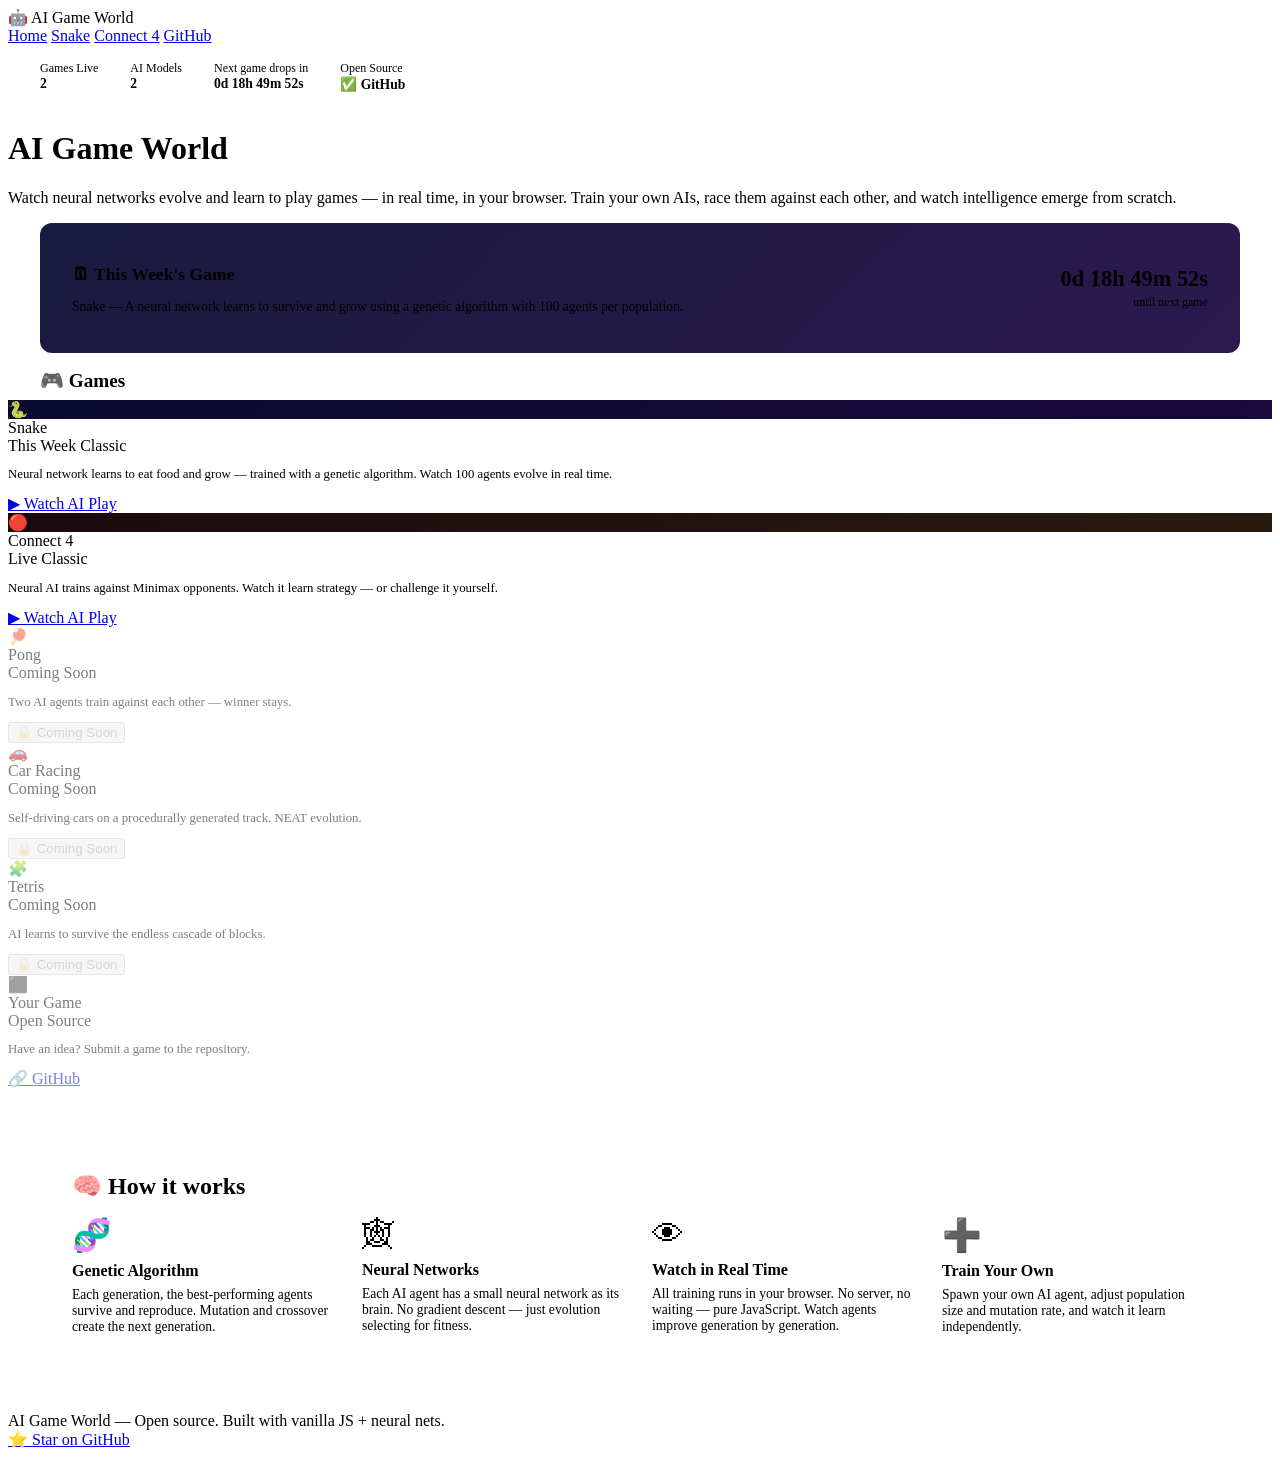
==== index.html @ d724009b "Add index.html" ====
<!DOCTYPE html>
<html lang="en">
<head>
  <meta charset="UTF-8" />
  <meta name="viewport" content="width=device-width, initial-scale=1.0" />
  <title>AI Game World — Watch AI Learn to Play</title>
  <link rel="stylesheet" href="css/style.css" />
  <style>
    .week-banner {
      background: linear-gradient(135deg, #1a1a3e, #2a1a4e);
      border: 1px solid var(--accent);
      border-radius: 12px;
      padding: 1.5rem 2rem;
      max-width: 1200px;
      margin: 0 auto 1rem;
      margin-left: 2rem;
      margin-right: 2rem;
      display: flex;
      align-items: center;
      justify-content: space-between;
      gap: 1rem;
    }
    .week-banner h3 { font-size: 1.1rem; color: var(--accent); margin-bottom: 0.3rem; }
    .week-banner p { font-size: 0.85rem; color: var(--text-dim); }

    .coming-soon {
      opacity: 0.5;
      pointer-events: none;
    }

    .game-card-thumb.snake-thumb { background: linear-gradient(135deg, #0a0a2e, #1a0a3e); }
    .game-card-thumb.c4-thumb { background: linear-gradient(135deg, #1a0a0e, #2a1a0e); }
    .game-card-thumb.soon-thumb { background: var(--bg2); }

    .section-title {
      font-size: 1.2rem;
      font-weight: 700;
      color: var(--text-dim);
      padding: 0 2rem;
      max-width: 1200px;
      margin: 0 auto 0.5rem;
    }

    .countdown {
      font-family: var(--font-mono);
      font-size: 1.4rem;
      font-weight: 700;
      color: var(--accent3);
    }
    .countdown-label { font-size: 0.75rem; color: var(--text-dim); margin-top: 0.2rem; }

    .stat-bar {
      display: flex; gap: 2rem;
      padding: 1rem 2rem;
      background: var(--bg2);
      border-bottom: 1px solid var(--border);
      font-size: 0.85rem;
    }
    .stat-item { display: flex; flex-direction: column; }
    .stat-item span:first-child { color: var(--text-dim); font-size: 0.75rem; }
    .stat-item span:last-child { font-weight: 700; color: var(--accent3); }
  </style>
</head>
<body>

<nav>
  <span class="nav-logo">🤖 AI Game World</span>
  <div class="nav-links">
    <a href="index.html" class="active">Home</a>
    <a href="games/snake/index.html">Snake</a>
    <a href="games/connect4/index.html">Connect 4</a>
    <a href="https://github.com/Mister-AI-Guy/AI-game-world" target="_blank">GitHub</a>
  </div>
</nav>

<!-- Stats bar -->
<div class="stat-bar">
  <div class="stat-item"><span>Games Live</span><span>2</span></div>
  <div class="stat-item"><span>AI Models</span><span>2</span></div>
  <div class="stat-item"><span>Next game drops in</span><span id="countdown">—</span></div>
  <div class="stat-item"><span>Open Source</span><span>✅ GitHub</span></div>
</div>

<div class="hero">
  <h1>AI Game World</h1>
  <p>Watch neural networks evolve and learn to play games — in real time, in your browser. Train your own AIs, race them against each other, and watch intelligence emerge from scratch.</p>
</div>

<!-- Current week banner -->
<div class="week-banner">
  <div>
    <h3>🗓 This Week's Game</h3>
    <p>Snake — A neural network learns to survive and grow using a genetic algorithm with 100 agents per population.</p>
  </div>
  <div style="text-align:right">
    <div class="countdown" id="weekCountdown">—</div>
    <div class="countdown-label">until next game</div>
  </div>
</div>

<!-- Games -->
<p class="section-title">🎮 Games</p>
<div class="games-grid">

  <div class="game-card" onclick="location.href='games/snake/index.html'">
    <div class="game-card-thumb snake-thumb">🐍</div>
    <div class="game-card-body">
      <div class="game-card-title">Snake</div>
      <div class="game-card-meta">
        <span class="badge badge-week">This Week</span>
        <span class="badge badge-classic">Classic</span>
      </div>
      <p style="font-size:0.8rem;color:var(--text-dim);margin-bottom:0.75rem">
        Neural network learns to eat food and grow — trained with a genetic algorithm. Watch 100 agents evolve in real time.
      </p>
      <a href="games/snake/index.html" class="btn btn-primary">▶ Watch AI Play</a>
    </div>
  </div>

  <div class="game-card" onclick="location.href='games/connect4/index.html'">
    <div class="game-card-thumb c4-thumb">🔴</div>
    <div class="game-card-body">
      <div class="game-card-title">Connect 4</div>
      <div class="game-card-meta">
        <span class="badge badge-new">Live</span>
        <span class="badge badge-classic">Classic</span>
      </div>
      <p style="font-size:0.8rem;color:var(--text-dim);margin-bottom:0.75rem">
        Neural AI trains against Minimax opponents. Watch it learn strategy — or challenge it yourself.
      </p>
      <a href="games/connect4/index.html" class="btn btn-primary">▶ Watch AI Play</a>
    </div>
  </div>

  <div class="game-card coming-soon">
    <div class="game-card-thumb soon-thumb">🏓</div>
    <div class="game-card-body">
      <div class="game-card-title">Pong</div>
      <div class="game-card-meta"><span class="badge badge-classic">Coming Soon</span></div>
      <p style="font-size:0.8rem;color:var(--text-dim);margin-bottom:0.75rem">Two AI agents train against each other — winner stays.</p>
      <button class="btn btn-ghost" disabled>🔒 Coming Soon</button>
    </div>
  </div>

  <div class="game-card coming-soon">
    <div class="game-card-thumb soon-thumb">🚗</div>
    <div class="game-card-body">
      <div class="game-card-title">Car Racing</div>
      <div class="game-card-meta"><span class="badge badge-classic">Coming Soon</span></div>
      <p style="font-size:0.8rem;color:var(--text-dim);margin-bottom:0.75rem">Self-driving cars on a procedurally generated track. NEAT evolution.</p>
      <button class="btn btn-ghost" disabled>🔒 Coming Soon</button>
    </div>
  </div>

  <div class="game-card coming-soon">
    <div class="game-card-thumb soon-thumb">🧩</div>
    <div class="game-card-body">
      <div class="game-card-title">Tetris</div>
      <div class="game-card-meta"><span class="badge badge-classic">Coming Soon</span></div>
      <p style="font-size:0.8rem;color:var(--text-dim);margin-bottom:0.75rem">AI learns to survive the endless cascade of blocks.</p>
      <button class="btn btn-ghost" disabled>🔒 Coming Soon</button>
    </div>
  </div>

  <div class="game-card coming-soon">
    <div class="game-card-thumb soon-thumb">⬛</div>
    <div class="game-card-body">
      <div class="game-card-title">Your Game</div>
      <div class="game-card-meta"><span class="badge badge-new">Open Source</span></div>
      <p style="font-size:0.8rem;color:var(--text-dim);margin-bottom:0.75rem">Have an idea? Submit a game to the repository.</p>
      <a href="https://github.com/Mister-AI-Guy/AI-game-world" target="_blank" class="btn btn-ghost" style="pointer-events:all;opacity:1">🔗 GitHub</a>
    </div>
  </div>

</div>

<!-- About section -->
<div style="max-width:1200px;margin:2rem auto;padding:0 2rem">
  <div class="panel-card" style="background:var(--card);border:1px solid var(--border);border-radius:12px;padding:2rem">
    <h2 style="margin-bottom:1rem">🧠 How it works</h2>
    <div style="display:grid;grid-template-columns:repeat(auto-fit,minmax(220px,1fr));gap:1.5rem">
      <div>
        <div style="font-size:2rem;margin-bottom:0.5rem">🧬</div>
        <strong>Genetic Algorithm</strong>
        <p style="font-size:0.85rem;color:var(--text-dim);margin-top:0.4rem">Each generation, the best-performing agents survive and reproduce. Mutation and crossover create the next generation.</p>
      </div>
      <div>
        <div style="font-size:2rem;margin-bottom:0.5rem">🕸</div>
        <strong>Neural Networks</strong>
        <p style="font-size:0.85rem;color:var(--text-dim);margin-top:0.4rem">Each AI agent has a small neural network as its brain. No gradient descent — just evolution selecting for fitness.</p>
      </div>
      <div>
        <div style="font-size:2rem;margin-bottom:0.5rem">👁</div>
        <strong>Watch in Real Time</strong>
        <p style="font-size:0.85rem;color:var(--text-dim);margin-top:0.4rem">All training runs in your browser. No server, no waiting — pure JavaScript. Watch agents improve generation by generation.</p>
      </div>
      <div>
        <div style="font-size:2rem;margin-bottom:0.5rem">➕</div>
        <strong>Train Your Own</strong>
        <p style="font-size:0.85rem;color:var(--text-dim);margin-top:0.4rem">Spawn your own AI agent, adjust population size and mutation rate, and watch it learn independently.</p>
      </div>
    </div>
  </div>
</div>

<footer>
  <p>AI Game World — Open source. Built with vanilla JS + neural nets.<br>
  <a href="https://github.com/Mister-AI-Guy/AI-game-world" target="_blank">⭐ Star on GitHub</a></p>
</footer>

<script>
// Countdown to next Monday midnight (new game every Monday)
function updateCountdown() {
  const now = new Date();
  const next = new Date(now);
  const day = next.getDay();
  const daysUntilMonday = (8 - day) % 7 || 7;
  next.setDate(next.getDate() + daysUntilMonday);
  next.setHours(0, 0, 0, 0);

  const diff = next - now;
  const d = Math.floor(diff / 86400000);
  const h = Math.floor((diff % 86400000) / 3600000);
  const m = Math.floor((diff % 3600000) / 60000);
  const s = Math.floor((diff % 60000) / 1000);

  const str = `${d}d ${h}h ${m}m ${s}s`;
  document.getElementById('countdown').textContent = str;
  document.getElementById('weekCountdown').textContent = str;
}

setInterval(updateCountdown, 1000);
updateCountdown();
</script>
</body>
</html>
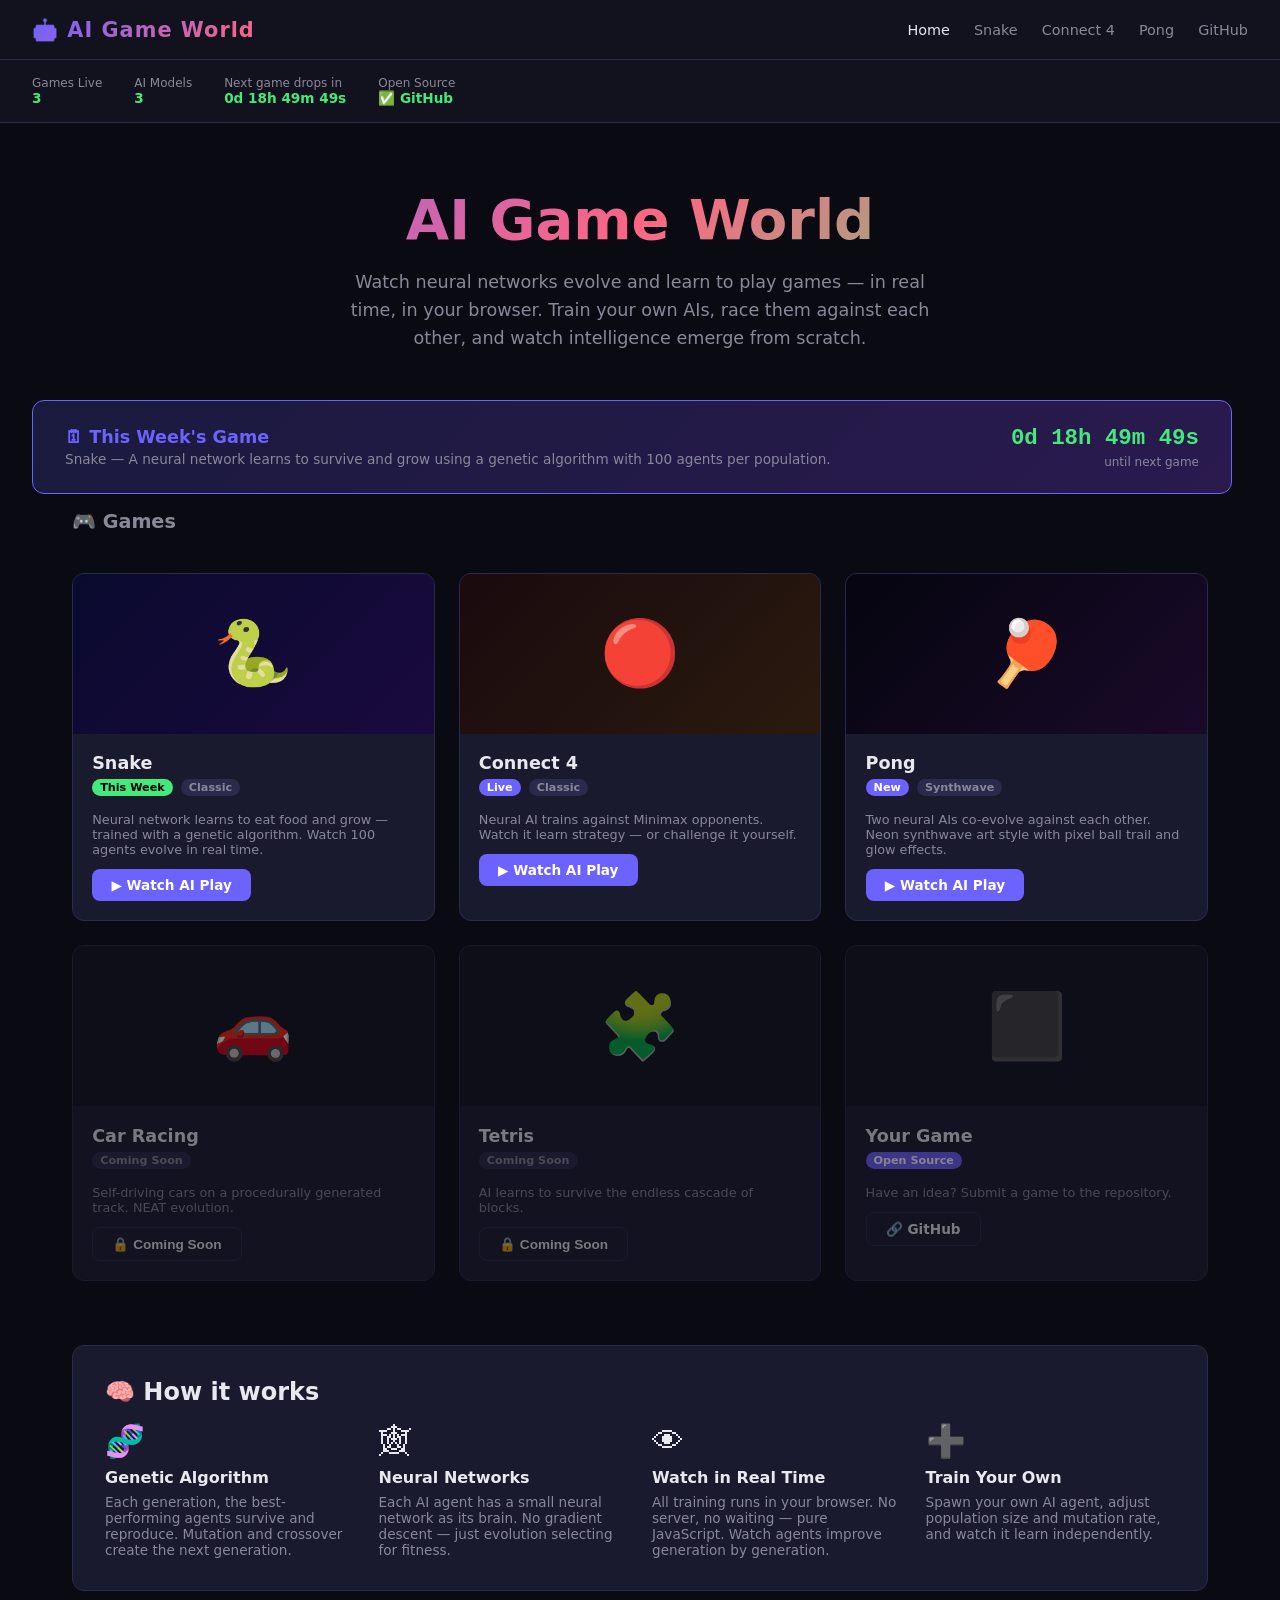
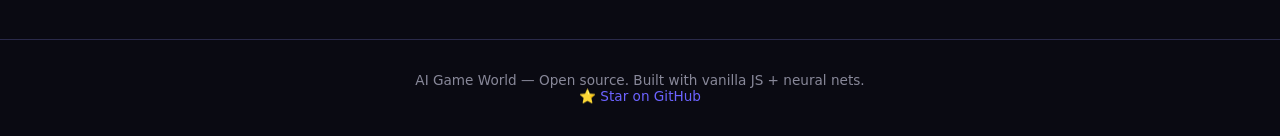
==== commit 54ab144f: "Update index.html" ====
--- a/index.html
+++ b/index.html
@@ -69,14 +69,15 @@
     <a href="index.html" class="active">Home</a>
     <a href="games/snake/index.html">Snake</a>
     <a href="games/connect4/index.html">Connect 4</a>
+    <a href="games/pong/index.html">Pong</a>
     <a href="https://github.com/Mister-AI-Guy/AI-game-world" target="_blank">GitHub</a>
   </div>
 </nav>
 
 <!-- Stats bar -->
 <div class="stat-bar">
-  <div class="stat-item"><span>Games Live</span><span>2</span></div>
-  <div class="stat-item"><span>AI Models</span><span>2</span></div>
+  <div class="stat-item"><span>Games Live</span><span>3</span></div>
+  <div class="stat-item"><span>AI Models</span><span>3</span></div>
   <div class="stat-item"><span>Next game drops in</span><span id="countdown">—</span></div>
   <div class="stat-item"><span>Open Source</span><span>✅ GitHub</span></div>
 </div>
@@ -132,13 +133,16 @@
     </div>
   </div>
 
-  <div class="game-card coming-soon">
-    <div class="game-card-thumb soon-thumb">🏓</div>
+  <div class="game-card" onclick="location.href='games/pong/index.html'">
+    <div class="game-card-thumb" style="background:linear-gradient(135deg,#05050f,#1a0a2a)">🏓</div>
     <div class="game-card-body">
       <div class="game-card-title">Pong</div>
-      <div class="game-card-meta"><span class="badge badge-classic">Coming Soon</span></div>
-      <p style="font-size:0.8rem;color:var(--text-dim);margin-bottom:0.75rem">Two AI agents train against each other — winner stays.</p>
-      <button class="btn btn-ghost" disabled>🔒 Coming Soon</button>
+      <div class="game-card-meta">
+        <span class="badge badge-new">New</span>
+        <span class="badge badge-classic">Synthwave</span>
+      </div>
+      <p style="font-size:0.8rem;color:var(--text-dim);margin-bottom:0.75rem">Two neural AIs co-evolve against each other. Neon synthwave art style with pixel ball trail and glow effects.</p>
+      <a href="games/pong/index.html" class="btn btn-primary">▶ Watch AI Play</a>
     </div>
   </div>
 
--- a/css/style.css
+++ b/css/style.css
@@ -0,0 +1,352 @@
+/* ===== AI GAME WORLD — Global Styles ===== */
+
+:root {
+  --bg: #0a0a12;
+  --bg2: #12121e;
+  --card: #1a1a2e;
+  --border: #2a2a4a;
+  --accent: #6c63ff;
+  --accent2: #ff6584;
+  --accent3: #43e97b;
+  --text: #e8e8f0;
+  --text-dim: #888899;
+  --font: 'Segoe UI', system-ui, sans-serif;
+  --font-mono: 'Fira Code', 'Consolas', monospace;
+}
+
+* { box-sizing: border-box; margin: 0; padding: 0; }
+
+body {
+  background: var(--bg);
+  color: var(--text);
+  font-family: var(--font);
+  min-height: 100vh;
+}
+
+a { color: var(--accent); text-decoration: none; }
+a:hover { text-decoration: underline; }
+
+/* NAV */
+nav {
+  background: var(--bg2);
+  border-bottom: 1px solid var(--border);
+  padding: 0 2rem;
+  display: flex;
+  align-items: center;
+  gap: 2rem;
+  height: 60px;
+  position: sticky;
+  top: 0;
+  z-index: 100;
+}
+
+.nav-logo {
+  font-size: 1.3rem;
+  font-weight: 700;
+  background: linear-gradient(135deg, var(--accent), var(--accent2));
+  -webkit-background-clip: text;
+  -webkit-text-fill-color: transparent;
+  background-clip: text;
+  letter-spacing: 0.05em;
+}
+
+.nav-links { display: flex; gap: 1.5rem; margin-left: auto; }
+.nav-links a { color: var(--text-dim); font-size: 0.9rem; transition: color 0.2s; }
+.nav-links a:hover, .nav-links a.active { color: var(--text); text-decoration: none; }
+
+/* HERO */
+.hero {
+  text-align: center;
+  padding: 4rem 2rem 3rem;
+}
+
+.hero h1 {
+  font-size: clamp(2rem, 5vw, 3.5rem);
+  font-weight: 800;
+  background: linear-gradient(135deg, var(--accent), var(--accent2), var(--accent3));
+  -webkit-background-clip: text;
+  -webkit-text-fill-color: transparent;
+  background-clip: text;
+  margin-bottom: 1rem;
+}
+
+.hero p {
+  color: var(--text-dim);
+  font-size: 1.1rem;
+  max-width: 600px;
+  margin: 0 auto;
+  line-height: 1.6;
+}
+
+/* GAME CARDS */
+.games-grid {
+  display: grid;
+  grid-template-columns: repeat(auto-fill, minmax(280px, 1fr));
+  gap: 1.5rem;
+  max-width: 1200px;
+  margin: 0 auto;
+  padding: 2rem;
+}
+
+.game-card {
+  background: var(--card);
+  border: 1px solid var(--border);
+  border-radius: 12px;
+  overflow: hidden;
+  transition: transform 0.2s, border-color 0.2s;
+  cursor: pointer;
+}
+
+.game-card:hover {
+  transform: translateY(-4px);
+  border-color: var(--accent);
+}
+
+.game-card-thumb {
+  width: 100%;
+  height: 160px;
+  background: linear-gradient(135deg, #1a1a3e, #2a1a4e);
+  display: flex;
+  align-items: center;
+  justify-content: center;
+  font-size: 4rem;
+}
+
+.game-card-body { padding: 1.2rem; }
+.game-card-title { font-size: 1.1rem; font-weight: 700; margin-bottom: 0.4rem; }
+.game-card-meta { font-size: 0.8rem; color: var(--text-dim); margin-bottom: 1rem; }
+
+.badge {
+  display: inline-block;
+  padding: 2px 8px;
+  border-radius: 20px;
+  font-size: 0.7rem;
+  font-weight: 600;
+  margin-right: 4px;
+}
+
+.badge-new { background: var(--accent); color: white; }
+.badge-week { background: var(--accent3); color: #000; }
+.badge-classic { background: var(--border); color: var(--text-dim); }
+
+.btn {
+  display: inline-flex;
+  align-items: center;
+  gap: 0.4rem;
+  padding: 0.5rem 1.2rem;
+  border-radius: 8px;
+  font-size: 0.85rem;
+  font-weight: 600;
+  cursor: pointer;
+  border: none;
+  transition: all 0.2s;
+}
+
+.btn-primary { background: var(--accent); color: white; }
+.btn-primary:hover { background: #5a52e0; }
+.btn-ghost { background: transparent; color: var(--text); border: 1px solid var(--border); }
+.btn-ghost:hover { border-color: var(--accent); color: var(--accent); }
+.btn-success { background: var(--accent3); color: #000; }
+
+/* GAME PAGE LAYOUT */
+.game-page {
+  display: grid;
+  grid-template-columns: 1fr 340px;
+  gap: 1.5rem;
+  max-width: 1200px;
+  margin: 0 auto;
+  padding: 1.5rem 2rem;
+}
+
+@media (max-width: 900px) {
+  .game-page { grid-template-columns: 1fr; }
+}
+
+.game-area {
+  background: var(--card);
+  border: 1px solid var(--border);
+  border-radius: 12px;
+  padding: 1.5rem;
+}
+
+.game-title-bar {
+  display: flex;
+  align-items: center;
+  justify-content: space-between;
+  margin-bottom: 1rem;
+}
+
+.game-title-bar h2 { font-size: 1.4rem; }
+
+.canvas-wrapper {
+  display: flex;
+  justify-content: center;
+  align-items: center;
+  background: #080810;
+  border-radius: 8px;
+  padding: 1rem;
+  margin-bottom: 1rem;
+}
+
+canvas { display: block; border-radius: 4px; }
+
+/* CONTROLS */
+.controls { display: flex; gap: 0.75rem; flex-wrap: wrap; margin-bottom: 1rem; }
+
+/* AI PANEL */
+.ai-panel {
+  display: flex;
+  flex-direction: column;
+  gap: 1rem;
+}
+
+.panel-card {
+  background: var(--card);
+  border: 1px solid var(--border);
+  border-radius: 12px;
+  padding: 1.2rem;
+}
+
+.panel-card h3 {
+  font-size: 0.95rem;
+  font-weight: 700;
+  color: var(--text-dim);
+  text-transform: uppercase;
+  letter-spacing: 0.08em;
+  margin-bottom: 1rem;
+}
+
+/* STATS */
+.stat-row {
+  display: flex;
+  justify-content: space-between;
+  align-items: center;
+  padding: 0.4rem 0;
+  border-bottom: 1px solid var(--border);
+  font-size: 0.85rem;
+}
+.stat-row:last-child { border-bottom: none; }
+.stat-label { color: var(--text-dim); }
+.stat-value { font-weight: 700; font-family: var(--font-mono); }
+.stat-value.good { color: var(--accent3); }
+.stat-value.accent { color: var(--accent); }
+
+/* CHART */
+.chart-canvas { width: 100%; height: 120px; }
+
+/* AI AGENTS LIST */
+.agent-list { display: flex; flex-direction: column; gap: 0.6rem; }
+
+.agent-item {
+  display: flex;
+  align-items: center;
+  gap: 0.75rem;
+  padding: 0.6rem 0.8rem;
+  background: var(--bg2);
+  border-radius: 8px;
+  border: 1px solid var(--border);
+  font-size: 0.82rem;
+  transition: border-color 0.2s;
+}
+
+.agent-item.watching { border-color: var(--accent); }
+.agent-item.master { border-color: var(--accent3); }
+
+.agent-dot {
+  width: 8px; height: 8px;
+  border-radius: 50%;
+  flex-shrink: 0;
+}
+.agent-dot.green { background: var(--accent3); }
+.agent-dot.blue { background: var(--accent); }
+.agent-dot.orange { background: #ffa94d; }
+
+.agent-name { flex: 1; font-weight: 600; }
+.agent-score { color: var(--text-dim); font-family: var(--font-mono); font-size: 0.78rem; }
+
+.agent-actions { display: flex; gap: 0.4rem; }
+.icon-btn {
+  background: none; border: none; cursor: pointer;
+  color: var(--text-dim); font-size: 1rem; padding: 2px;
+  transition: color 0.2s;
+}
+.icon-btn:hover { color: var(--text); }
+
+/* PROGRESS BAR */
+.progress-bar {
+  height: 4px;
+  background: var(--border);
+  border-radius: 2px;
+  overflow: hidden;
+  margin-top: 0.5rem;
+}
+.progress-fill {
+  height: 100%;
+  background: linear-gradient(90deg, var(--accent), var(--accent3));
+  transition: width 0.3s;
+}
+
+/* SPEED SLIDER */
+.slider-row {
+  display: flex;
+  align-items: center;
+  gap: 0.75rem;
+  font-size: 0.85rem;
+  color: var(--text-dim);
+}
+input[type=range] {
+  flex: 1;
+  accent-color: var(--accent);
+}
+
+/* MODAL */
+.modal-overlay {
+  position: fixed; inset: 0;
+  background: rgba(0,0,0,0.7);
+  display: flex; align-items: center; justify-content: center;
+  z-index: 1000;
+  opacity: 0; pointer-events: none;
+  transition: opacity 0.2s;
+}
+.modal-overlay.open { opacity: 1; pointer-events: all; }
+.modal {
+  background: var(--card);
+  border: 1px solid var(--border);
+  border-radius: 16px;
+  padding: 2rem;
+  min-width: 320px;
+  max-width: 500px;
+}
+.modal h2 { margin-bottom: 1.5rem; }
+.form-group { margin-bottom: 1rem; }
+.form-group label { display: block; font-size: 0.85rem; color: var(--text-dim); margin-bottom: 0.4rem; }
+.form-group input, .form-group select {
+  width: 100%; padding: 0.6rem 0.8rem;
+  background: var(--bg2); border: 1px solid var(--border);
+  border-radius: 8px; color: var(--text); font-size: 0.9rem;
+}
+.form-group input:focus, .form-group select:focus {
+  outline: none; border-color: var(--accent);
+}
+.modal-actions { display: flex; gap: 0.75rem; justify-content: flex-end; margin-top: 1.5rem; }
+
+/* NOTIFICATION */
+.toast {
+  position: fixed; bottom: 2rem; right: 2rem;
+  background: var(--card); border: 1px solid var(--accent);
+  border-radius: 10px; padding: 0.8rem 1.2rem;
+  font-size: 0.9rem; z-index: 2000;
+  transform: translateY(100px); opacity: 0;
+  transition: all 0.3s;
+}
+.toast.show { transform: translateY(0); opacity: 1; }
+
+/* FOOTER */
+footer {
+  text-align: center;
+  padding: 2rem;
+  color: var(--text-dim);
+  font-size: 0.85rem;
+  border-top: 1px solid var(--border);
+  margin-top: 3rem;
+}
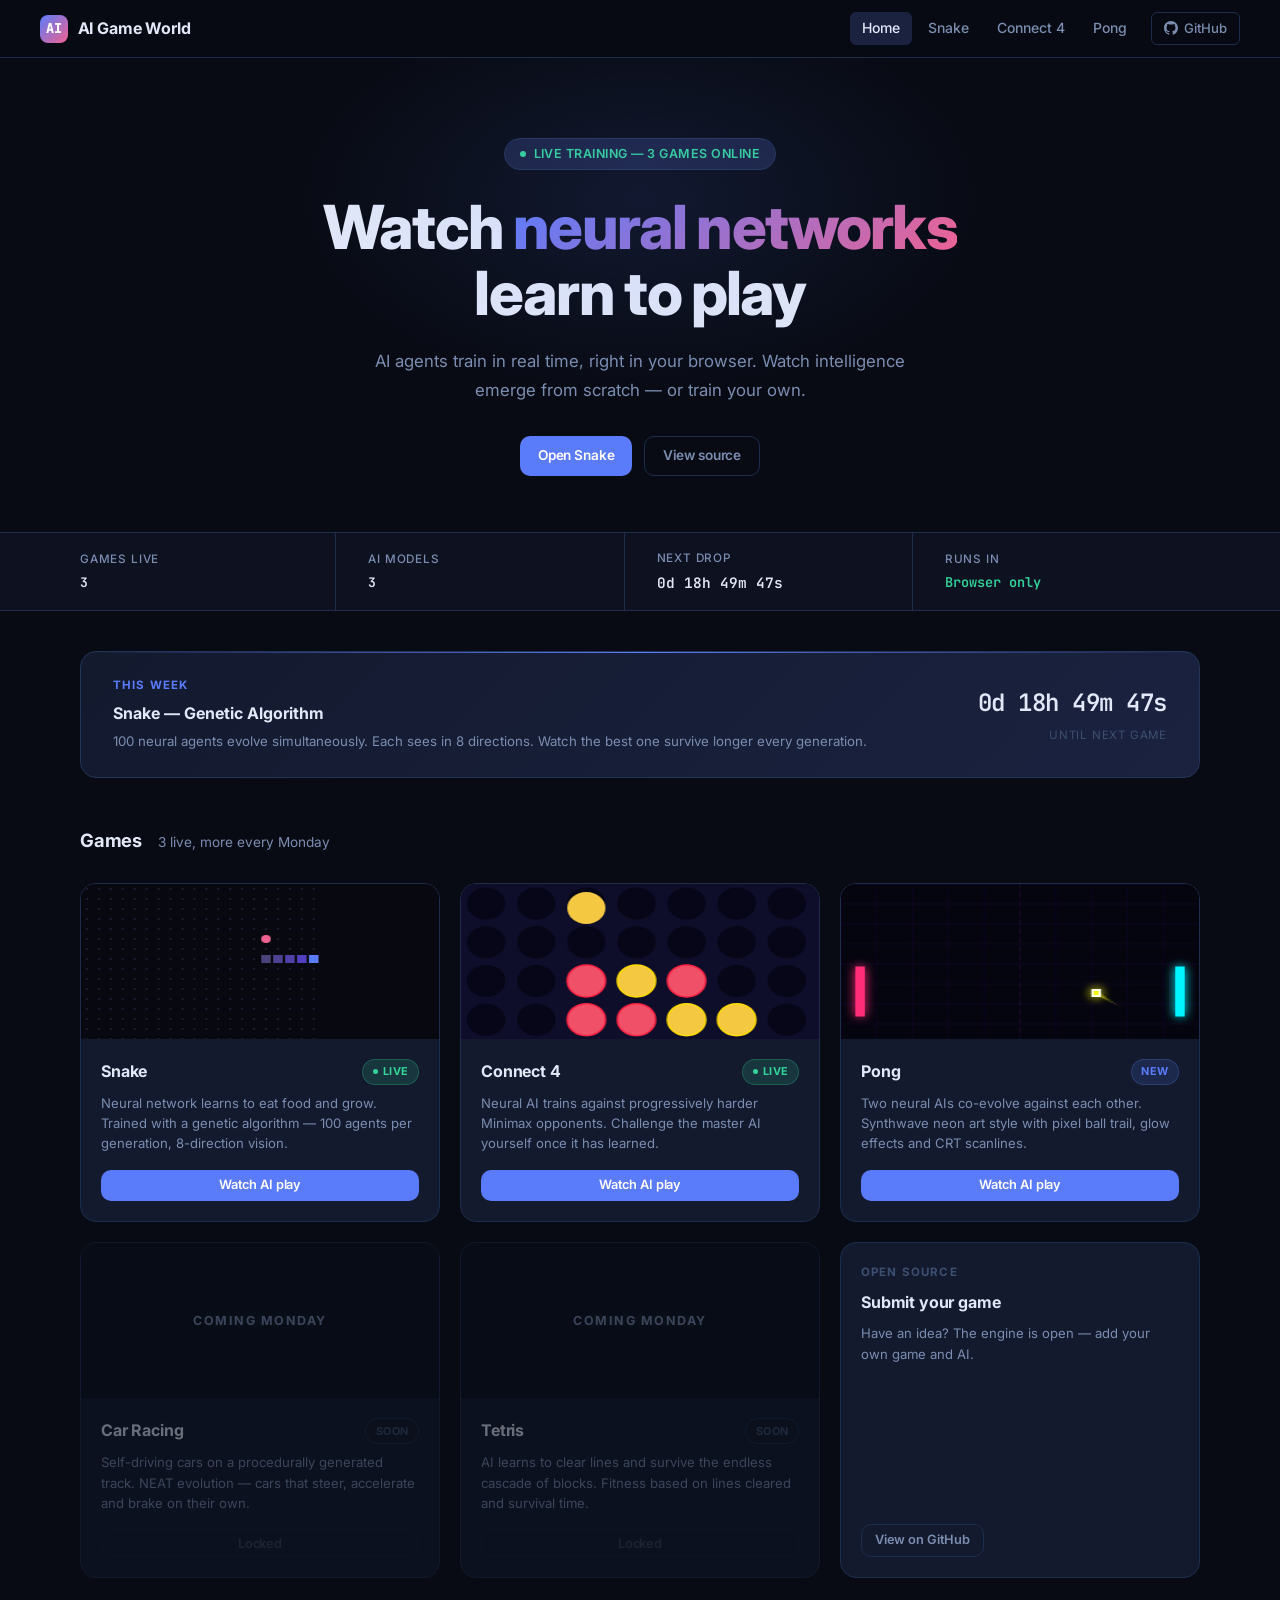
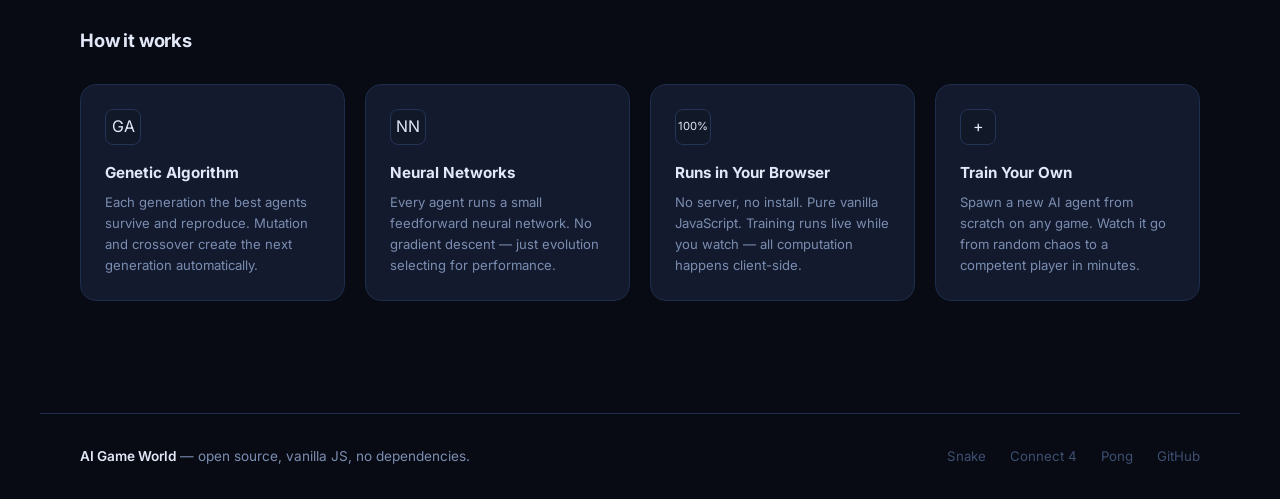
==== commit b30a6b02: "Redesign: professional UI, Inter font, animated thumbnails, no emojis" ====
--- a/index.html
+++ b/index.html
@@ -3,238 +3,531 @@
 <head>
   <meta charset="UTF-8" />
   <meta name="viewport" content="width=device-width, initial-scale=1.0" />
-  <title>AI Game World — Watch AI Learn to Play</title>
+  <title>AI Game World — Watch Neural Networks Learn to Play</title>
+  <meta name="description" content="Watch neural networks evolve and learn to play games in real time. Train your own AI agents, race them against each other, pure browser JavaScript." />
   <link rel="stylesheet" href="css/style.css" />
   <style>
-    .week-banner {
-      background: linear-gradient(135deg, #1a1a3e, #2a1a4e);
-      border: 1px solid var(--accent);
-      border-radius: 12px;
-      padding: 1.5rem 2rem;
-      max-width: 1200px;
-      margin: 0 auto 1rem;
-      margin-left: 2rem;
-      margin-right: 2rem;
+    /* Homepage-specific only */
+    .coming-soon { opacity: 0.45; pointer-events: none; }
+    .coming-soon:hover { transform: none !important; box-shadow: none !important; border-color: var(--border) !important; }
+
+    /* Animated canvas thumbnails */
+    .thumb-snake  { background: #080810; }
+    .thumb-c4     { background: #060612; }
+    .thumb-pong   { background: #05050f; }
+    .thumb-soon   { background: var(--bg3); }
+
+    /* Open source card */
+    .oss-card {
+      background: var(--card);
+      border: 1px solid var(--border);
+      border-radius: var(--radius-lg);
+      padding: 1.25rem;
       display: flex;
-      align-items: center;
+      flex-direction: column;
+      align-items: flex-start;
       justify-content: space-between;
       gap: 1rem;
-    }
-    .week-banner h3 { font-size: 1.1rem; color: var(--accent); margin-bottom: 0.3rem; }
-    .week-banner p { font-size: 0.85rem; color: var(--text-dim); }
-
-    .coming-soon {
-      opacity: 0.5;
-      pointer-events: none;
-    }
-
-    .game-card-thumb.snake-thumb { background: linear-gradient(135deg, #0a0a2e, #1a0a3e); }
-    .game-card-thumb.c4-thumb { background: linear-gradient(135deg, #1a0a0e, #2a1a0e); }
-    .game-card-thumb.soon-thumb { background: var(--bg2); }
-
-    .section-title {
-      font-size: 1.2rem;
-      font-weight: 700;
-      color: var(--text-dim);
-      padding: 0 2rem;
+      cursor: default;
+    }
+
+    .week-banner-wrap {
       max-width: 1200px;
-      margin: 0 auto 0.5rem;
-    }
-
-    .countdown {
-      font-family: var(--font-mono);
-      font-size: 1.4rem;
-      font-weight: 700;
-      color: var(--accent3);
-    }
-    .countdown-label { font-size: 0.75rem; color: var(--text-dim); margin-top: 0.2rem; }
-
-    .stat-bar {
-      display: flex; gap: 2rem;
-      padding: 1rem 2rem;
-      background: var(--bg2);
-      border-bottom: 1px solid var(--border);
-      font-size: 0.85rem;
-    }
-    .stat-item { display: flex; flex-direction: column; }
-    .stat-item span:first-child { color: var(--text-dim); font-size: 0.75rem; }
-    .stat-item span:last-child { font-weight: 700; color: var(--accent3); }
+      margin: 0 auto;
+      padding: 0 2.5rem;
+    }
   </style>
 </head>
 <body>
 
+<!-- NAV -->
 <nav>
-  <span class="nav-logo">🤖 AI Game World</span>
+  <a href="index.html" class="nav-logo" style="text-decoration:none">
+    <div class="nav-logo-mark">AI</div>
+    <span>AI Game World</span>
+  </a>
   <div class="nav-links">
     <a href="index.html" class="active">Home</a>
     <a href="games/snake/index.html">Snake</a>
     <a href="games/connect4/index.html">Connect 4</a>
     <a href="games/pong/index.html">Pong</a>
+    <a href="https://github.com/Mister-AI-Guy/AI-game-world" target="_blank" class="nav-github">
+      <svg width="14" height="14" viewBox="0 0 24 24" fill="currentColor"><path d="M12 0C5.37 0 0 5.37 0 12c0 5.3 3.44 9.8 8.2 11.38.6.11.82-.26.82-.58v-2.03c-3.34.72-4.04-1.61-4.04-1.61-.55-1.39-1.34-1.76-1.34-1.76-1.09-.75.08-.73.08-.73 1.2.08 1.84 1.24 1.84 1.24 1.07 1.83 2.8 1.3 3.49 1 .11-.78.42-1.3.76-1.6-2.67-.3-5.47-1.33-5.47-5.93 0-1.31.47-2.38 1.24-3.22-.13-.3-.54-1.52.12-3.18 0 0 1.01-.32 3.3 1.23a11.5 11.5 0 0 1 3-.4c1.02 0 2.04.13 3 .4 2.28-1.55 3.29-1.23 3.29-1.23.66 1.66.25 2.88.12 3.18.77.84 1.24 1.91 1.24 3.22 0 4.61-2.81 5.63-5.48 5.92.43.37.81 1.1.81 2.22v3.29c0 .32.21.7.82.58C20.56 21.8 24 17.3 24 12c0-6.63-5.37-12-12-12z"/></svg>
+      GitHub
+    </a>
+  </div>
+</nav>
+
+<!-- HERO -->
+<section class="hero">
+  <div class="hero-label">
+    <span class="hero-label-dot"></span>
+    Live training — 3 games online
+  </div>
+  <h1>Watch <span>neural networks</span><br>learn to play</h1>
+  <p>AI agents train in real time, right in your browser. Watch intelligence emerge from scratch — or train your own.</p>
+  <div class="hero-actions">
+    <a href="games/snake/index.html" class="btn btn-primary">Open Snake</a>
+    <a href="https://github.com/Mister-AI-Guy/AI-game-world" target="_blank" class="btn btn-ghost">View source</a>
+  </div>
+</section>
+
+<!-- STATS STRIP -->
+<div class="stats-strip">
+  <div class="stats-strip-inner">
+    <div class="stat-item">
+      <span class="stat-label">Games live</span>
+      <span class="stat-value">3</span>
+    </div>
+    <div class="stat-item">
+      <span class="stat-label">AI models</span>
+      <span class="stat-value">3</span>
+    </div>
+    <div class="stat-item">
+      <span class="stat-label">Next drop</span>
+      <span class="stat-value" id="countdown" style="font-size:0.9rem">—</span>
+    </div>
+    <div class="stat-item">
+      <span class="stat-label">Runs in</span>
+      <span class="stat-value" style="font-size:0.85rem;color:var(--accent3)">Browser only</span>
+    </div>
+  </div>
+</div>
+
+<!-- WEEKLY BANNER -->
+<div class="week-banner-wrap" style="margin-top:2.5rem">
+  <div class="week-banner">
+    <div>
+      <div class="week-banner-label">This week</div>
+      <h3>Snake — Genetic Algorithm</h3>
+      <p>100 neural agents evolve simultaneously. Each sees in 8 directions. Watch the best one survive longer every generation.</p>
+    </div>
+    <div class="countdown-block">
+      <div class="countdown" id="weekCountdown">—</div>
+      <div class="countdown-label">until next game</div>
+    </div>
+  </div>
+</div>
+
+<!-- GAMES -->
+<div class="section" style="padding-top:3rem">
+  <div class="section-header">
+    <span class="section-title">Games</span>
+    <span class="section-subtitle">3 live, more every Monday</span>
+  </div>
+
+  <div class="games-grid">
+
+    <!-- Snake -->
+    <div class="game-card is-live" onclick="location.href='games/snake/index.html'">
+      <div class="game-card-thumb thumb-snake">
+        <canvas id="snakeThumb" width="300" height="155"></canvas>
+      </div>
+      <div class="game-card-body">
+        <div class="game-card-header">
+          <span class="game-card-title">Snake</span>
+          <span class="badge badge-live">Live</span>
+        </div>
+        <p class="game-card-desc">Neural network learns to eat food and grow. Trained with a genetic algorithm — 100 agents per generation, 8-direction vision.</p>
+        <a href="games/snake/index.html" class="btn btn-primary btn-sm">Watch AI play</a>
+      </div>
+    </div>
+
+    <!-- Connect 4 -->
+    <div class="game-card is-live" onclick="location.href='games/connect4/index.html'">
+      <div class="game-card-thumb thumb-c4">
+        <canvas id="c4Thumb" width="300" height="155"></canvas>
+      </div>
+      <div class="game-card-body">
+        <div class="game-card-header">
+          <span class="game-card-title">Connect 4</span>
+          <span class="badge badge-live">Live</span>
+        </div>
+        <p class="game-card-desc">Neural AI trains against progressively harder Minimax opponents. Challenge the master AI yourself once it has learned.</p>
+        <a href="games/connect4/index.html" class="btn btn-primary btn-sm">Watch AI play</a>
+      </div>
+    </div>
+
+    <!-- Pong -->
+    <div class="game-card is-live" onclick="location.href='games/pong/index.html'">
+      <div class="game-card-thumb thumb-pong">
+        <canvas id="pongThumb" width="300" height="155"></canvas>
+      </div>
+      <div class="game-card-body">
+        <div class="game-card-header">
+          <span class="game-card-title">Pong</span>
+          <span class="badge badge-new">New</span>
+        </div>
+        <p class="game-card-desc">Two neural AIs co-evolve against each other. Synthwave neon art style with pixel ball trail, glow effects and CRT scanlines.</p>
+        <a href="games/pong/index.html" class="btn btn-primary btn-sm">Watch AI play</a>
+      </div>
+    </div>
+
+    <!-- Car Racing (coming soon) -->
+    <div class="game-card coming-soon">
+      <div class="game-card-thumb thumb-soon">
+        <div class="game-card-thumb-placeholder">Coming soon</div>
+        <div class="game-card-coming-overlay">Coming Monday</div>
+      </div>
+      <div class="game-card-body">
+        <div class="game-card-header">
+          <span class="game-card-title">Car Racing</span>
+          <span class="badge badge-soon">Soon</span>
+        </div>
+        <p class="game-card-desc">Self-driving cars on a procedurally generated track. NEAT evolution — cars that steer, accelerate and brake on their own.</p>
+        <button class="btn btn-ghost btn-sm" disabled>Locked</button>
+      </div>
+    </div>
+
+    <!-- Tetris (coming soon) -->
+    <div class="game-card coming-soon">
+      <div class="game-card-thumb thumb-soon">
+        <div class="game-card-thumb-placeholder">Coming soon</div>
+        <div class="game-card-coming-overlay">Coming Monday</div>
+      </div>
+      <div class="game-card-body">
+        <div class="game-card-header">
+          <span class="game-card-title">Tetris</span>
+          <span class="badge badge-soon">Soon</span>
+        </div>
+        <p class="game-card-desc">AI learns to clear lines and survive the endless cascade of blocks. Fitness based on lines cleared and survival time.</p>
+        <button class="btn btn-ghost btn-sm" disabled>Locked</button>
+      </div>
+    </div>
+
+    <!-- Open source card -->
+    <div class="oss-card">
+      <div>
+        <div style="font-size:0.72rem;font-weight:700;letter-spacing:0.1em;text-transform:uppercase;color:var(--text-faint);margin-bottom:0.5rem">Open source</div>
+        <div class="game-card-title" style="margin-bottom:0.5rem">Submit your game</div>
+        <p class="game-card-desc" style="margin-bottom:0">Have an idea? The engine is open — add your own game and AI.</p>
+      </div>
+      <a href="https://github.com/Mister-AI-Guy/AI-game-world" target="_blank" class="btn btn-ghost btn-sm" style="pointer-events:all;opacity:1">
+        View on GitHub
+      </a>
+    </div>
+
+  </div>
+</div>
+
+<!-- HOW IT WORKS -->
+<div class="section" style="padding-top:3rem;padding-bottom:3rem">
+  <div class="section-header">
+    <span class="section-title">How it works</span>
+  </div>
+  <div class="how-grid">
+    <div class="how-card">
+      <div class="how-icon">GA</div>
+      <strong>Genetic Algorithm</strong>
+      <p>Each generation the best agents survive and reproduce. Mutation and crossover create the next generation automatically.</p>
+    </div>
+    <div class="how-card">
+      <div class="how-icon">NN</div>
+      <strong>Neural Networks</strong>
+      <p>Every agent runs a small feedforward neural network. No gradient descent — just evolution selecting for performance.</p>
+    </div>
+    <div class="how-card">
+      <div class="how-icon" style="font-size:0.7rem">100%</div>
+      <strong>Runs in Your Browser</strong>
+      <p>No server, no install. Pure vanilla JavaScript. Training runs live while you watch — all computation happens client-side.</p>
+    </div>
+    <div class="how-card">
+      <div class="how-icon">+</div>
+      <strong>Train Your Own</strong>
+      <p>Spawn a new AI agent from scratch on any game. Watch it go from random chaos to a competent player in minutes.</p>
+    </div>
+  </div>
+</div>
+
+<!-- FOOTER -->
+<footer>
+  <div class="footer-left">
+    <strong>AI Game World</strong> — open source, vanilla JS, no dependencies.
+  </div>
+  <div class="footer-right">
+    <a href="games/snake/index.html">Snake</a>
+    <a href="games/connect4/index.html">Connect 4</a>
+    <a href="games/pong/index.html">Pong</a>
     <a href="https://github.com/Mister-AI-Guy/AI-game-world" target="_blank">GitHub</a>
   </div>
-</nav>
-
-<!-- Stats bar -->
-<div class="stat-bar">
-  <div class="stat-item"><span>Games Live</span><span>3</span></div>
-  <div class="stat-item"><span>AI Models</span><span>3</span></div>
-  <div class="stat-item"><span>Next game drops in</span><span id="countdown">—</span></div>
-  <div class="stat-item"><span>Open Source</span><span>✅ GitHub</span></div>
-</div>
-
-<div class="hero">
-  <h1>AI Game World</h1>
-  <p>Watch neural networks evolve and learn to play games — in real time, in your browser. Train your own AIs, race them against each other, and watch intelligence emerge from scratch.</p>
-</div>
-
-<!-- Current week banner -->
-<div class="week-banner">
-  <div>
-    <h3>🗓 This Week's Game</h3>
-    <p>Snake — A neural network learns to survive and grow using a genetic algorithm with 100 agents per population.</p>
-  </div>
-  <div style="text-align:right">
-    <div class="countdown" id="weekCountdown">—</div>
-    <div class="countdown-label">until next game</div>
-  </div>
-</div>
-
-<!-- Games -->
-<p class="section-title">🎮 Games</p>
-<div class="games-grid">
-
-  <div class="game-card" onclick="location.href='games/snake/index.html'">
-    <div class="game-card-thumb snake-thumb">🐍</div>
-    <div class="game-card-body">
-      <div class="game-card-title">Snake</div>
-      <div class="game-card-meta">
-        <span class="badge badge-week">This Week</span>
-        <span class="badge badge-classic">Classic</span>
-      </div>
-      <p style="font-size:0.8rem;color:var(--text-dim);margin-bottom:0.75rem">
-        Neural network learns to eat food and grow — trained with a genetic algorithm. Watch 100 agents evolve in real time.
-      </p>
-      <a href="games/snake/index.html" class="btn btn-primary">▶ Watch AI Play</a>
-    </div>
-  </div>
-
-  <div class="game-card" onclick="location.href='games/connect4/index.html'">
-    <div class="game-card-thumb c4-thumb">🔴</div>
-    <div class="game-card-body">
-      <div class="game-card-title">Connect 4</div>
-      <div class="game-card-meta">
-        <span class="badge badge-new">Live</span>
-        <span class="badge badge-classic">Classic</span>
-      </div>
-      <p style="font-size:0.8rem;color:var(--text-dim);margin-bottom:0.75rem">
-        Neural AI trains against Minimax opponents. Watch it learn strategy — or challenge it yourself.
-      </p>
-      <a href="games/connect4/index.html" class="btn btn-primary">▶ Watch AI Play</a>
-    </div>
-  </div>
-
-  <div class="game-card" onclick="location.href='games/pong/index.html'">
-    <div class="game-card-thumb" style="background:linear-gradient(135deg,#05050f,#1a0a2a)">🏓</div>
-    <div class="game-card-body">
-      <div class="game-card-title">Pong</div>
-      <div class="game-card-meta">
-        <span class="badge badge-new">New</span>
-        <span class="badge badge-classic">Synthwave</span>
-      </div>
-      <p style="font-size:0.8rem;color:var(--text-dim);margin-bottom:0.75rem">Two neural AIs co-evolve against each other. Neon synthwave art style with pixel ball trail and glow effects.</p>
-      <a href="games/pong/index.html" class="btn btn-primary">▶ Watch AI Play</a>
-    </div>
-  </div>
-
-  <div class="game-card coming-soon">
-    <div class="game-card-thumb soon-thumb">🚗</div>
-    <div class="game-card-body">
-      <div class="game-card-title">Car Racing</div>
-      <div class="game-card-meta"><span class="badge badge-classic">Coming Soon</span></div>
-      <p style="font-size:0.8rem;color:var(--text-dim);margin-bottom:0.75rem">Self-driving cars on a procedurally generated track. NEAT evolution.</p>
-      <button class="btn btn-ghost" disabled>🔒 Coming Soon</button>
-    </div>
-  </div>
-
-  <div class="game-card coming-soon">
-    <div class="game-card-thumb soon-thumb">🧩</div>
-    <div class="game-card-body">
-      <div class="game-card-title">Tetris</div>
-      <div class="game-card-meta"><span class="badge badge-classic">Coming Soon</span></div>
-      <p style="font-size:0.8rem;color:var(--text-dim);margin-bottom:0.75rem">AI learns to survive the endless cascade of blocks.</p>
-      <button class="btn btn-ghost" disabled>🔒 Coming Soon</button>
-    </div>
-  </div>
-
-  <div class="game-card coming-soon">
-    <div class="game-card-thumb soon-thumb">⬛</div>
-    <div class="game-card-body">
-      <div class="game-card-title">Your Game</div>
-      <div class="game-card-meta"><span class="badge badge-new">Open Source</span></div>
-      <p style="font-size:0.8rem;color:var(--text-dim);margin-bottom:0.75rem">Have an idea? Submit a game to the repository.</p>
-      <a href="https://github.com/Mister-AI-Guy/AI-game-world" target="_blank" class="btn btn-ghost" style="pointer-events:all;opacity:1">🔗 GitHub</a>
-    </div>
-  </div>
-
-</div>
-
-<!-- About section -->
-<div style="max-width:1200px;margin:2rem auto;padding:0 2rem">
-  <div class="panel-card" style="background:var(--card);border:1px solid var(--border);border-radius:12px;padding:2rem">
-    <h2 style="margin-bottom:1rem">🧠 How it works</h2>
-    <div style="display:grid;grid-template-columns:repeat(auto-fit,minmax(220px,1fr));gap:1.5rem">
-      <div>
-        <div style="font-size:2rem;margin-bottom:0.5rem">🧬</div>
-        <strong>Genetic Algorithm</strong>
-        <p style="font-size:0.85rem;color:var(--text-dim);margin-top:0.4rem">Each generation, the best-performing agents survive and reproduce. Mutation and crossover create the next generation.</p>
-      </div>
-      <div>
-        <div style="font-size:2rem;margin-bottom:0.5rem">🕸</div>
-        <strong>Neural Networks</strong>
-        <p style="font-size:0.85rem;color:var(--text-dim);margin-top:0.4rem">Each AI agent has a small neural network as its brain. No gradient descent — just evolution selecting for fitness.</p>
-      </div>
-      <div>
-        <div style="font-size:2rem;margin-bottom:0.5rem">👁</div>
-        <strong>Watch in Real Time</strong>
-        <p style="font-size:0.85rem;color:var(--text-dim);margin-top:0.4rem">All training runs in your browser. No server, no waiting — pure JavaScript. Watch agents improve generation by generation.</p>
-      </div>
-      <div>
-        <div style="font-size:2rem;margin-bottom:0.5rem">➕</div>
-        <strong>Train Your Own</strong>
-        <p style="font-size:0.85rem;color:var(--text-dim);margin-top:0.4rem">Spawn your own AI agent, adjust population size and mutation rate, and watch it learn independently.</p>
-      </div>
-    </div>
-  </div>
-</div>
-
-<footer>
-  <p>AI Game World — Open source. Built with vanilla JS + neural nets.<br>
-  <a href="https://github.com/Mister-AI-Guy/AI-game-world" target="_blank">⭐ Star on GitHub</a></p>
 </footer>
 
 <script>
-// Countdown to next Monday midnight (new game every Monday)
+// ─── Countdown ───────────────────────────────────
 function updateCountdown() {
-  const now = new Date();
+  const now  = new Date();
   const next = new Date(now);
-  const day = next.getDay();
+  const day  = next.getDay();
   const daysUntilMonday = (8 - day) % 7 || 7;
   next.setDate(next.getDate() + daysUntilMonday);
   next.setHours(0, 0, 0, 0);
-
   const diff = next - now;
   const d = Math.floor(diff / 86400000);
   const h = Math.floor((diff % 86400000) / 3600000);
   const m = Math.floor((diff % 3600000) / 60000);
   const s = Math.floor((diff % 60000) / 1000);
-
-  const str = `${d}d ${h}h ${m}m ${s}s`;
+  const str = d + 'd ' + h + 'h ' + m + 'm ' + s + 's';
   document.getElementById('countdown').textContent = str;
   document.getElementById('weekCountdown').textContent = str;
 }
-
 setInterval(updateCountdown, 1000);
 updateCountdown();
+
+// ─── Snake thumbnail preview ─────────────────────
+(function() {
+  const c = document.getElementById('snakeThumb');
+  if (!c) return;
+  const ctx = c.getContext('2d');
+  const W = 300, H = 155, CELL = 10, GRID = 20;
+
+  let snake = [{x:10,y:7},{x:9,y:7},{x:8,y:7},{x:7,y:7},{x:6,y:7}];
+  let food  = {x:15, y:5};
+  let dir   = {x:1,y:0};
+  let t = 0;
+
+  function drawThumb() {
+    ctx.fillStyle = '#080810';
+    ctx.fillRect(0, 0, W, H);
+
+    // Grid dots
+    ctx.fillStyle = '#1a1a2e';
+    for (let x = 0; x < GRID; x++) for (let y = 0; y < GRID; y++) {
+      if (x * CELL < W && y * CELL < H) ctx.fillRect(x * CELL + 4, y * CELL + 4, 2, 2);
+    }
+
+    // Food
+    ctx.fillStyle = '#f06292';
+    ctx.beginPath();
+    ctx.arc(food.x * CELL + CELL/2, food.y * CELL + CELL/2, CELL/2 - 1, 0, Math.PI*2);
+    ctx.fill();
+
+    // Snake
+    snake.forEach((s, i) => {
+      const ratio = i / snake.length;
+      ctx.fillStyle = i === 0 ? '#5b7cfa'
+        : `rgba(${80 + ratio*30|0}, ${60 + ratio*40|0}, ${220 - ratio*60|0}, ${1 - ratio*0.4})`;
+      ctx.fillRect(s.x * CELL + 1, s.y * CELL + 1, CELL - 2, CELL - 2);
+    });
+  }
+
+  function moveThumb() {
+    t++;
+    if (t % 8 !== 0) { drawThumb(); requestAnimationFrame(moveThumb); return; }
+
+    const head = {x: snake[0].x + dir.x, y: snake[0].y + dir.y};
+
+    // Bounce off walls / random direction changes
+    if (head.x < 0 || head.x >= 20 || head.y < 0 || head.y >= 14 ||
+        snake.some(s => s.x === head.x && s.y === head.y)) {
+      // Pick a new random valid dir
+      const dirs = [{x:1,y:0},{x:-1,y:0},{x:0,y:1},{x:0,y:-1}];
+      const valid = dirs.filter(d => {
+        const nx = snake[0].x + d.x, ny = snake[0].y + d.y;
+        return nx>=0 && nx<20 && ny>=0 && ny<14 && !snake.some(s=>s.x===nx&&s.y===ny);
+      });
+      if (valid.length) dir = valid[Math.floor(Math.random() * valid.length)];
+      drawThumb(); requestAnimationFrame(moveThumb); return;
+    }
+
+    snake.unshift(head);
+    if (head.x === food.x && head.y === food.y) {
+      food = {x: Math.floor(Math.random()*20), y: Math.floor(Math.random()*14)};
+    } else {
+      snake.pop();
+    }
+
+    // Random dir nudge toward food sometimes
+    if (Math.random() < 0.3) {
+      const dx = food.x - snake[0].x, dy = food.y - snake[0].y;
+      if (Math.abs(dx) > Math.abs(dy) && dx !== 0) dir = {x: dx>0?1:-1, y:0};
+      else if (dy !== 0) dir = {x:0, y: dy>0?1:-1};
+    }
+
+    drawThumb();
+    requestAnimationFrame(moveThumb);
+  }
+  moveThumb();
+})();
+
+// ─── Connect 4 thumbnail preview ─────────────────
+(function() {
+  const c = document.getElementById('c4Thumb');
+  if (!c) return;
+  const ctx = c.getContext('2d');
+  const W = 300, H = 155;
+  const COLS = 7, ROWS = 4, CELL = Math.floor(W / COLS);
+  const board = Array.from({length: ROWS}, () => new Array(COLS).fill(0));
+  let moveHistory = [];
+
+  // Pre-fill with a partial game state
+  const moves = [[3,1],[3,2],[2,1],[4,2],[2,1],[5,2],[4,1]];
+  moves.forEach(([col, player]) => {
+    for (let r = ROWS-1; r>=0; r--) {
+      if (board[r][col] === 0) { board[r][col] = player; break; }
+    }
+  });
+
+  let animCol = -1, animRow = -1, animPlayer = 0, animY = 0;
+  let waiting = 0;
+
+  function drawC4() {
+    ctx.fillStyle = '#0e0e2a';
+    ctx.fillRect(0, 0, W, H);
+
+    for (let r = 0; r < ROWS; r++) {
+      for (let col2 = 0; col2 < COLS; col2++) {
+        const x = col2 * CELL + CELL/2;
+        const y = r * (H/ROWS) + (H/ROWS)/2;
+        const cell = board[r][col2];
+
+        ctx.beginPath();
+        ctx.arc(x, y, CELL/2 - 5, 0, Math.PI*2);
+        if (cell === 1) ctx.fillStyle = '#f05068';
+        else if (cell === 2) ctx.fillStyle = '#f5c842';
+        else ctx.fillStyle = '#060618';
+        ctx.fill();
+
+        if (cell !== 0) {
+          ctx.strokeStyle = cell === 1 ? '#ff2244' : '#ffdd00';
+          ctx.lineWidth = 1.5;
+          ctx.stroke();
+        }
+      }
+    }
+
+    // Animated dropping piece
+    if (animCol >= 0) {
+      const targetY = animRow * (H/ROWS) + (H/ROWS)/2;
+      ctx.beginPath();
+      ctx.arc(animCol * CELL + CELL/2, animY, CELL/2 - 5, 0, Math.PI*2);
+      ctx.fillStyle = animPlayer === 1 ? '#f05068' : '#f5c842';
+      ctx.fill();
+    }
+  }
+
+  function autoPlay() {
+    waiting++;
+    if (waiting < 80) { drawC4(); requestAnimationFrame(autoPlay); return; }
+    waiting = 0;
+
+    // Pick a valid column
+    const valid = Array.from({length:COLS},(_,i)=>i).filter(i=>board[0][i]===0);
+    if (!valid.length) {
+      // Reset board
+      for(let r=0;r<ROWS;r++) for(let col=0;col<COLS;col++) board[r][col]=0;
+      const m2 = [[3,1],[3,2],[2,1],[4,2],[2,1],[5,2],[4,1]];
+      m2.forEach(([col,p])=>{for(let r=ROWS-1;r>=0;r--)if(board[r][col]===0){board[r][col]=p;break;}});
+      drawC4(); requestAnimationFrame(autoPlay); return;
+    }
+    const col = valid[Math.floor(Math.random()*valid.length)];
+    let targetRow = -1;
+    for (let r = ROWS-1; r>=0; r--) if(board[r][col]===0){targetRow=r;break;}
+
+    // Determine player
+    let p1=0,p2=0;
+    board.forEach(r=>r.forEach(c=>{if(c===1)p1++;if(c===2)p2++;}));
+    const player = p1<=p2?1:2;
+
+    animCol = col; animRow = targetRow; animPlayer = player; animY = 0;
+
+    function dropAnim() {
+      animY += 6;
+      const targetY = animRow * (H/ROWS) + (H/ROWS)/2;
+      if (animY >= targetY) {
+        animY = targetY;
+        board[targetRow][col] = player;
+        animCol = -1;
+        drawC4(); requestAnimationFrame(autoPlay);
+      } else {
+        drawC4(); requestAnimationFrame(dropAnim);
+      }
+    }
+    dropAnim();
+  }
+  autoPlay();
+})();
+
+// ─── Pong thumbnail preview ───────────────────────
+(function() {
+  const c = document.getElementById('pongThumb');
+  if (!c) return;
+  const ctx = c.getContext('2d');
+  const W = 300, H = 155;
+  let bx = W/2, by = H/2, vx = 2.2, vy = 1.5;
+  let ly = H/2-25, ry = H/2-25;
+  const PH = 50, PW = 8;
+  let trail = [];
+
+  function drawPong() {
+    ctx.fillStyle = '#05050f';
+    ctx.fillRect(0, 0, W, H);
+
+    // Grid lines
+    ctx.strokeStyle = 'rgba(150,0,255,0.07)';
+    ctx.lineWidth = 1;
+    for (let y = 0; y < H; y += 20) { ctx.beginPath(); ctx.moveTo(0,y); ctx.lineTo(W,y); ctx.stroke(); }
+    for (let x = 0; x < W; x += 30) { ctx.beginPath(); ctx.moveTo(x,0); ctx.lineTo(x,H); ctx.stroke(); }
+
+    // Scanlines
+    ctx.fillStyle = 'rgba(0,0,0,0.06)';
+    for (let y = 0; y < H; y += 3) ctx.fillRect(0, y, W, 1);
+
+    // Center line
+    ctx.setLineDash([4,5]);
+    ctx.strokeStyle = 'rgba(255,255,255,0.06)';
+    ctx.beginPath(); ctx.moveTo(W/2,0); ctx.lineTo(W/2,H); ctx.stroke();
+    ctx.setLineDash([]);
+
+    // Trail
+    trail.forEach((p,i) => {
+      const a = (i/trail.length)*0.4;
+      const s = 4*(i/trail.length);
+      ctx.fillStyle = `rgba(255,247,0,${a})`;
+      ctx.fillRect(p.x-s/2, p.y-s/2, s, s);
+    });
+
+    // Ball
+    ctx.shadowColor = '#fff700'; ctx.shadowBlur = 10;
+    ctx.fillStyle = '#ffffff';
+    ctx.fillRect(bx-4, by-4, 8, 8);
+    ctx.fillStyle = '#fff700';
+    ctx.fillRect(bx-2, by-2, 4, 4);
+    ctx.shadowBlur = 0;
+
+    // Left paddle
+    ctx.shadowColor = '#ff2d78'; ctx.shadowBlur = 10;
+    ctx.fillStyle = '#ff2d78';
+    ctx.fillRect(12, ly, PW, PH);
+    ctx.shadowBlur = 0;
+
+    // Right paddle
+    ctx.shadowColor = '#00f5ff'; ctx.shadowBlur = 10;
+    ctx.fillStyle = '#00f5ff';
+    ctx.fillRect(W-20, ry, PW, PH);
+    ctx.shadowBlur = 0;
+  }
+
+  function movePong() {
+    trail.push({x:bx,y:by});
+    if (trail.length > 12) trail.shift();
+
+    bx += vx; by += vy;
+    if (by < 0 || by > H) vy *= -1;
+    if (bx < 20+PW && by > ly && by < ly+PH) vx = Math.abs(vx);
+    if (bx > W-20-PW && by > ry && by < ry+PH) vx = -Math.abs(vx);
+    if (bx < 0 || bx > W) { bx = W/2; by = H/2; vx *= -1; trail = []; }
+
+    // Paddle AI (simple)
+    if (by > ly + PH/2) ly = Math.min(H-PH, ly+2.5);
+    else ly = Math.max(0, ly-2.5);
+    if (by > ry + PH/2) ry = Math.min(H-PH, ry+2.5);
+    else ry = Math.max(0, ry-2.5);
+
+    drawPong();
+    requestAnimationFrame(movePong);
+  }
+  movePong();
+})();
 </script>
 </body>
 </html>
--- a/css/style.css
+++ b/css/style.css
@@ -1,171 +1,541 @@
 /* ===== AI GAME WORLD — Global Styles ===== */
+@import url('https://fonts.googleapis.com/css2?family=Inter:wght@400;500;600;700;800&family=JetBrains+Mono:wght@400;600&display=swap');
 
 :root {
-  --bg: #0a0a12;
-  --bg2: #12121e;
-  --card: #1a1a2e;
-  --border: #2a2a4a;
-  --accent: #6c63ff;
-  --accent2: #ff6584;
-  --accent3: #43e97b;
-  --text: #e8e8f0;
-  --text-dim: #888899;
-  --font: 'Segoe UI', system-ui, sans-serif;
-  --font-mono: 'Fira Code', 'Consolas', monospace;
-}
-
-* { box-sizing: border-box; margin: 0; padding: 0; }
+  --bg:        #080b14;
+  --bg2:       #0d1120;
+  --bg3:       #111827;
+  --card:      #131a2e;
+  --card2:     #1a2240;
+  --border:    #1e2d4a;
+  --border2:   #243356;
+  --accent:    #5b7cfa;
+  --accent-h:  #4a6af0;
+  --accent2:   #f06292;
+  --accent3:   #34d399;
+  --accent4:   #fbbf24;
+  --text:      #e2e8f8;
+  --text-dim:  #7b8db0;
+  --text-faint:#3d4f70;
+  --font:      'Inter', system-ui, sans-serif;
+  --font-mono: 'JetBrains Mono', 'Consolas', monospace;
+  --radius:    10px;
+  --radius-lg: 16px;
+}
+
+*, *::before, *::after { box-sizing: border-box; margin: 0; padding: 0; }
+
+html { scroll-behavior: smooth; }
 
 body {
   background: var(--bg);
   color: var(--text);
   font-family: var(--font);
   min-height: 100vh;
-}
-
-a { color: var(--accent); text-decoration: none; }
-a:hover { text-decoration: underline; }
-
-/* NAV */
+  line-height: 1.6;
+  -webkit-font-smoothing: antialiased;
+}
+
+a { color: var(--accent); text-decoration: none; transition: color 0.15s; }
+a:hover { color: var(--text); text-decoration: none; }
+
+/* ─────────────────────────────────────────
+   NAV
+───────────────────────────────────────── */
 nav {
-  background: var(--bg2);
+  background: rgba(8, 11, 20, 0.92);
+  backdrop-filter: blur(12px);
+  -webkit-backdrop-filter: blur(12px);
   border-bottom: 1px solid var(--border);
-  padding: 0 2rem;
-  display: flex;
-  align-items: center;
-  gap: 2rem;
-  height: 60px;
+  padding: 0 2.5rem;
+  display: flex;
+  align-items: center;
+  height: 58px;
   position: sticky;
   top: 0;
-  z-index: 100;
+  z-index: 200;
+  gap: 2.5rem;
 }
 
 .nav-logo {
-  font-size: 1.3rem;
-  font-weight: 700;
+  display: flex;
+  align-items: center;
+  gap: 0.6rem;
+  font-size: 1rem;
+  font-weight: 700;
+  color: var(--text);
+  letter-spacing: -0.01em;
+  flex-shrink: 0;
+}
+
+.nav-logo-mark {
+  width: 28px;
+  height: 28px;
+  border-radius: 8px;
   background: linear-gradient(135deg, var(--accent), var(--accent2));
+  display: flex;
+  align-items: center;
+  justify-content: center;
+  font-size: 0.85rem;
+  font-weight: 800;
+  color: white;
+  font-family: var(--font-mono);
+}
+
+.nav-links {
+  display: flex;
+  gap: 0.25rem;
+  margin-left: auto;
+  align-items: center;
+}
+
+.nav-links a {
+  color: var(--text-dim);
+  font-size: 0.875rem;
+  font-weight: 500;
+  padding: 0.35rem 0.75rem;
+  border-radius: 6px;
+  transition: all 0.15s;
+}
+.nav-links a:hover { color: var(--text); background: var(--bg3); }
+.nav-links a.active { color: var(--text); background: var(--card2); }
+
+.nav-links .nav-github {
+  color: var(--text-dim);
+  border: 1px solid var(--border);
+  border-radius: 6px;
+  padding: 0.3rem 0.75rem;
+  font-size: 0.82rem;
+  display: flex;
+  align-items: center;
+  gap: 0.4rem;
+  margin-left: 0.5rem;
+}
+.nav-links .nav-github:hover { border-color: var(--border2); color: var(--text); background: var(--bg3); }
+
+/* ─────────────────────────────────────────
+   HERO
+───────────────────────────────────────── */
+.hero {
+  text-align: center;
+  padding: 5rem 2rem 3.5rem;
+  position: relative;
+  overflow: hidden;
+}
+
+.hero::before {
+  content: '';
+  position: absolute;
+  top: -60px; left: 50%;
+  transform: translateX(-50%);
+  width: 700px; height: 400px;
+  background: radial-gradient(ellipse, rgba(91,124,250,0.12) 0%, transparent 70%);
+  pointer-events: none;
+}
+
+.hero-label {
+  display: inline-flex;
+  align-items: center;
+  gap: 0.5rem;
+  background: var(--card2);
+  border: 1px solid var(--border2);
+  border-radius: 20px;
+  padding: 0.3rem 0.9rem;
+  font-size: 0.78rem;
+  font-weight: 600;
+  color: var(--accent3);
+  letter-spacing: 0.04em;
+  text-transform: uppercase;
+  margin-bottom: 1.5rem;
+}
+
+.hero-label-dot {
+  width: 6px; height: 6px;
+  border-radius: 50%;
+  background: var(--accent3);
+  animation: pulse 2s infinite;
+}
+
+@keyframes pulse {
+  0%, 100% { opacity: 1; transform: scale(1); }
+  50% { opacity: 0.5; transform: scale(0.8); }
+}
+
+.hero h1 {
+  font-size: clamp(2.2rem, 5vw, 3.8rem);
+  font-weight: 800;
+  letter-spacing: -0.03em;
+  line-height: 1.1;
+  margin-bottom: 1.25rem;
+  color: var(--text);
+}
+
+.hero h1 span {
+  background: linear-gradient(135deg, var(--accent) 0%, var(--accent2) 100%);
   -webkit-background-clip: text;
   -webkit-text-fill-color: transparent;
   background-clip: text;
-  letter-spacing: 0.05em;
-}
-
-.nav-links { display: flex; gap: 1.5rem; margin-left: auto; }
-.nav-links a { color: var(--text-dim); font-size: 0.9rem; transition: color 0.2s; }
-.nav-links a:hover, .nav-links a.active { color: var(--text); text-decoration: none; }
-
-/* HERO */
-.hero {
-  text-align: center;
-  padding: 4rem 2rem 3rem;
-}
-
-.hero h1 {
-  font-size: clamp(2rem, 5vw, 3.5rem);
-  font-weight: 800;
-  background: linear-gradient(135deg, var(--accent), var(--accent2), var(--accent3));
-  -webkit-background-clip: text;
-  -webkit-text-fill-color: transparent;
-  background-clip: text;
-  margin-bottom: 1rem;
 }
 
 .hero p {
   color: var(--text-dim);
-  font-size: 1.1rem;
-  max-width: 600px;
+  font-size: 1.05rem;
+  max-width: 540px;
+  margin: 0 auto 2rem;
+  line-height: 1.7;
+}
+
+.hero-actions {
+  display: flex;
+  gap: 0.75rem;
+  justify-content: center;
+  flex-wrap: wrap;
+}
+
+/* ─────────────────────────────────────────
+   STATS BAR
+───────────────────────────────────────── */
+.stats-strip {
+  background: var(--bg2);
+  border-top: 1px solid var(--border);
+  border-bottom: 1px solid var(--border);
+  padding: 0;
+}
+
+.stats-strip-inner {
+  max-width: 1200px;
   margin: 0 auto;
-  line-height: 1.6;
-}
-
-/* GAME CARDS */
+  display: flex;
+  align-items: stretch;
+  padding: 0 2.5rem;
+}
+
+.stat-item {
+  flex: 1;
+  display: flex;
+  flex-direction: column;
+  justify-content: center;
+  padding: 1rem 0;
+  border-right: 1px solid var(--border);
+}
+.stat-item:last-child { border-right: none; }
+.stat-item:not(:first-child) { padding-left: 2rem; }
+
+.stat-label { font-size: 0.73rem; color: var(--text-faint); text-transform: uppercase; letter-spacing: 0.07em; font-weight: 500; }
+.stat-value { font-size: 1.1rem; font-weight: 700; color: var(--text); margin-top: 0.2rem; font-family: var(--font-mono); }
+
+/* ─────────────────────────────────────────
+   SECTION
+───────────────────────────────────────── */
+.section {
+  max-width: 1200px;
+  margin: 0 auto;
+  padding: 3rem 2.5rem 0;
+}
+
+.section-header {
+  display: flex;
+  align-items: baseline;
+  gap: 1rem;
+  margin-bottom: 1.75rem;
+}
+
+.section-title {
+  font-size: 1.15rem;
+  font-weight: 700;
+  color: var(--text);
+  letter-spacing: -0.01em;
+}
+
+.section-subtitle {
+  font-size: 0.85rem;
+  color: var(--text-dim);
+}
+
+/* ─────────────────────────────────────────
+   GAME CARDS
+───────────────────────────────────────── */
 .games-grid {
   display: grid;
-  grid-template-columns: repeat(auto-fill, minmax(280px, 1fr));
+  grid-template-columns: repeat(auto-fill, minmax(300px, 1fr));
+  gap: 1.25rem;
+}
+
+.game-card {
+  background: var(--card);
+  border: 1px solid var(--border);
+  border-radius: var(--radius-lg);
+  overflow: hidden;
+  cursor: pointer;
+  transition: transform 0.2s ease, border-color 0.2s ease, box-shadow 0.2s ease;
+  display: flex;
+  flex-direction: column;
+}
+
+.game-card:hover {
+  transform: translateY(-3px);
+  border-color: var(--border2);
+  box-shadow: 0 12px 40px rgba(0,0,0,0.35);
+}
+
+.game-card.is-live:hover {
+  border-color: var(--accent);
+  box-shadow: 0 12px 40px rgba(91,124,250,0.12);
+}
+
+.game-card-thumb {
+  width: 100%;
+  height: 155px;
+  position: relative;
+  overflow: hidden;
+  flex-shrink: 0;
+}
+
+.game-card-thumb canvas {
+  width: 100%;
+  height: 100%;
+  display: block;
+}
+
+.game-card-thumb-placeholder {
+  width: 100%;
+  height: 100%;
+  display: flex;
+  align-items: center;
+  justify-content: center;
+  background: var(--bg3);
+  color: var(--text-faint);
+  font-size: 0.8rem;
+  letter-spacing: 0.1em;
+  text-transform: uppercase;
+  font-weight: 600;
+}
+
+.game-card-coming-overlay {
+  position: absolute;
+  inset: 0;
+  background: rgba(8, 11, 20, 0.65);
+  display: flex;
+  align-items: center;
+  justify-content: center;
+  font-size: 0.78rem;
+  font-weight: 700;
+  letter-spacing: 0.12em;
+  text-transform: uppercase;
+  color: var(--text-dim);
+  backdrop-filter: blur(2px);
+}
+
+.game-card-body {
+  padding: 1.25rem;
+  flex: 1;
+  display: flex;
+  flex-direction: column;
+}
+
+.game-card-header {
+  display: flex;
+  align-items: flex-start;
+  justify-content: space-between;
+  margin-bottom: 0.5rem;
+}
+
+.game-card-title {
+  font-size: 1rem;
+  font-weight: 700;
+  color: var(--text);
+  letter-spacing: -0.01em;
+}
+
+.game-card-desc {
+  font-size: 0.82rem;
+  color: var(--text-dim);
+  line-height: 1.55;
+  margin-bottom: 1rem;
+  flex: 1;
+}
+
+.badge {
+  display: inline-flex;
+  align-items: center;
+  gap: 0.3rem;
+  padding: 0.2rem 0.6rem;
+  border-radius: 20px;
+  font-size: 0.68rem;
+  font-weight: 700;
+  letter-spacing: 0.04em;
+  text-transform: uppercase;
+  flex-shrink: 0;
+}
+
+.badge-live    { background: rgba(52,211,153,0.15); color: var(--accent3); border: 1px solid rgba(52,211,153,0.25); }
+.badge-new     { background: rgba(91,124,250,0.15); color: var(--accent);  border: 1px solid rgba(91,124,250,0.25); }
+.badge-soon    { background: var(--bg3); color: var(--text-faint); border: 1px solid var(--border); }
+.badge-live::before { content: ''; width: 5px; height: 5px; border-radius: 50%; background: var(--accent3); animation: pulse 2s infinite; }
+
+/* ─────────────────────────────────────────
+   BUTTONS
+───────────────────────────────────────── */
+.btn {
+  display: inline-flex;
+  align-items: center;
+  justify-content: center;
+  gap: 0.4rem;
+  padding: 0.5rem 1.1rem;
+  border-radius: var(--radius);
+  font-size: 0.85rem;
+  font-weight: 600;
+  font-family: var(--font);
+  cursor: pointer;
+  border: none;
+  transition: all 0.15s;
+  letter-spacing: -0.01em;
+  text-decoration: none;
+}
+
+.btn:disabled { opacity: 0.35; cursor: default; pointer-events: none; }
+
+.btn-primary {
+  background: var(--accent);
+  color: white;
+}
+.btn-primary:hover { background: var(--accent-h); color: white; transform: none; }
+
+.btn-ghost {
+  background: transparent;
+  color: var(--text-dim);
+  border: 1px solid var(--border);
+}
+.btn-ghost:hover { border-color: var(--border2); color: var(--text); background: var(--bg3); }
+
+.btn-sm { padding: 0.35rem 0.8rem; font-size: 0.8rem; }
+
+/* ─────────────────────────────────────────
+   WEEKLY BANNER
+───────────────────────────────────────── */
+.week-banner {
+  background: linear-gradient(135deg, var(--card) 0%, var(--card2) 100%);
+  border: 1px solid var(--border2);
+  border-radius: var(--radius-lg);
+  padding: 1.5rem 2rem;
+  display: flex;
+  align-items: center;
+  justify-content: space-between;
   gap: 1.5rem;
+  position: relative;
+  overflow: hidden;
+}
+
+.week-banner::before {
+  content: '';
+  position: absolute;
+  top: 0; left: 0; right: 0; height: 1px;
+  background: linear-gradient(90deg, transparent, var(--accent), transparent);
+}
+
+.week-banner-label {
+  font-size: 0.72rem;
+  font-weight: 700;
+  letter-spacing: 0.1em;
+  text-transform: uppercase;
+  color: var(--accent);
+  margin-bottom: 0.4rem;
+}
+
+.week-banner h3 {
+  font-size: 1rem;
+  font-weight: 700;
+  color: var(--text);
+  margin-bottom: 0.3rem;
+}
+
+.week-banner p {
+  font-size: 0.83rem;
+  color: var(--text-dim);
+}
+
+.countdown-block { text-align: right; flex-shrink: 0; }
+
+.countdown {
+  font-family: var(--font-mono);
+  font-size: 1.5rem;
+  font-weight: 600;
+  color: var(--text);
+  letter-spacing: -0.02em;
+}
+
+.countdown-label {
+  font-size: 0.72rem;
+  color: var(--text-faint);
+  text-transform: uppercase;
+  letter-spacing: 0.07em;
+  margin-top: 0.25rem;
+}
+
+/* ─────────────────────────────────────────
+   HOW IT WORKS
+───────────────────────────────────────── */
+.how-grid {
+  display: grid;
+  grid-template-columns: repeat(auto-fit, minmax(220px, 1fr));
+  gap: 1.25rem;
+}
+
+.how-card {
+  background: var(--card);
+  border: 1px solid var(--border);
+  border-radius: var(--radius-lg);
+  padding: 1.5rem;
+  transition: border-color 0.2s;
+}
+.how-card:hover { border-color: var(--border2); }
+
+.how-icon {
+  width: 36px; height: 36px;
+  border-radius: 8px;
+  background: var(--bg3);
+  border: 1px solid var(--border2);
+  display: flex;
+  align-items: center;
+  justify-content: center;
+  margin-bottom: 1rem;
+  font-size: 1rem;
+}
+
+.how-card strong {
+  display: block;
+  font-size: 0.95rem;
+  font-weight: 700;
+  color: var(--text);
+  margin-bottom: 0.4rem;
+}
+
+.how-card p {
+  font-size: 0.82rem;
+  color: var(--text-dim);
+  line-height: 1.6;
+}
+
+/* ─────────────────────────────────────────
+   GAME PAGE LAYOUT
+───────────────────────────────────────── */
+.game-page {
+  display: grid;
+  grid-template-columns: 1fr 330px;
+  gap: 1.25rem;
   max-width: 1200px;
   margin: 0 auto;
-  padding: 2rem;
-}
-
-.game-card {
-  background: var(--card);
-  border: 1px solid var(--border);
-  border-radius: 12px;
-  overflow: hidden;
-  transition: transform 0.2s, border-color 0.2s;
-  cursor: pointer;
-}
-
-.game-card:hover {
-  transform: translateY(-4px);
-  border-color: var(--accent);
-}
-
-.game-card-thumb {
-  width: 100%;
-  height: 160px;
-  background: linear-gradient(135deg, #1a1a3e, #2a1a4e);
-  display: flex;
-  align-items: center;
-  justify-content: center;
-  font-size: 4rem;
-}
-
-.game-card-body { padding: 1.2rem; }
-.game-card-title { font-size: 1.1rem; font-weight: 700; margin-bottom: 0.4rem; }
-.game-card-meta { font-size: 0.8rem; color: var(--text-dim); margin-bottom: 1rem; }
-
-.badge {
-  display: inline-block;
-  padding: 2px 8px;
-  border-radius: 20px;
-  font-size: 0.7rem;
-  font-weight: 600;
-  margin-right: 4px;
-}
-
-.badge-new { background: var(--accent); color: white; }
-.badge-week { background: var(--accent3); color: #000; }
-.badge-classic { background: var(--border); color: var(--text-dim); }
-
-.btn {
-  display: inline-flex;
-  align-items: center;
-  gap: 0.4rem;
-  padding: 0.5rem 1.2rem;
-  border-radius: 8px;
-  font-size: 0.85rem;
-  font-weight: 600;
-  cursor: pointer;
-  border: none;
-  transition: all 0.2s;
-}
-
-.btn-primary { background: var(--accent); color: white; }
-.btn-primary:hover { background: #5a52e0; }
-.btn-ghost { background: transparent; color: var(--text); border: 1px solid var(--border); }
-.btn-ghost:hover { border-color: var(--accent); color: var(--accent); }
-.btn-success { background: var(--accent3); color: #000; }
-
-/* GAME PAGE LAYOUT */
-.game-page {
-  display: grid;
-  grid-template-columns: 1fr 340px;
-  gap: 1.5rem;
-  max-width: 1200px;
-  margin: 0 auto;
-  padding: 1.5rem 2rem;
-}
-
-@media (max-width: 900px) {
+  padding: 1.5rem 2.5rem;
+}
+
+@media (max-width: 960px) {
   .game-page { grid-template-columns: 1fr; }
 }
 
 .game-area {
   background: var(--card);
   border: 1px solid var(--border);
-  border-radius: 12px;
+  border-radius: var(--radius-lg);
   padding: 1.5rem;
 }
 
@@ -173,108 +543,261 @@
   display: flex;
   align-items: center;
   justify-content: space-between;
-  margin-bottom: 1rem;
-}
-
-.game-title-bar h2 { font-size: 1.4rem; }
+  margin-bottom: 1.25rem;
+  gap: 1rem;
+  flex-wrap: wrap;
+}
+
+.game-title-bar h2 {
+  font-size: 1.25rem;
+  font-weight: 700;
+  letter-spacing: -0.02em;
+}
 
 .canvas-wrapper {
   display: flex;
   justify-content: center;
   align-items: center;
-  background: #080810;
-  border-radius: 8px;
-  padding: 1rem;
-  margin-bottom: 1rem;
-}
-
-canvas { display: block; border-radius: 4px; }
-
-/* CONTROLS */
-.controls { display: flex; gap: 0.75rem; flex-wrap: wrap; margin-bottom: 1rem; }
-
-/* AI PANEL */
-.ai-panel {
-  display: flex;
-  flex-direction: column;
-  gap: 1rem;
-}
+  background: #05050e;
+  border-radius: var(--radius);
+  overflow: hidden;
+  margin-bottom: 1.1rem;
+  border: 1px solid var(--border);
+}
+
+canvas { display: block; }
+
+/* ─────────────────────────────────────────
+   CONTROLS & MODE TABS
+───────────────────────────────────────── */
+.controls { display: flex; gap: 0.6rem; flex-wrap: wrap; margin-bottom: 1rem; }
+
+.mode-tabs { display: flex; gap: 0.35rem; }
+.mode-tab {
+  padding: 0.35rem 0.9rem;
+  border-radius: 7px;
+  border: 1px solid var(--border);
+  cursor: pointer;
+  font-size: 0.8rem;
+  font-weight: 500;
+  font-family: var(--font);
+  background: transparent;
+  color: var(--text-dim);
+  transition: all 0.15s;
+}
+.mode-tab:hover { border-color: var(--border2); color: var(--text); background: var(--bg3); }
+.mode-tab.active { background: var(--accent); border-color: var(--accent); color: white; font-weight: 600; }
+
+/* ─────────────────────────────────────────
+   AI PANEL
+───────────────────────────────────────── */
+.ai-panel { display: flex; flex-direction: column; gap: 1rem; }
 
 .panel-card {
   background: var(--card);
   border: 1px solid var(--border);
-  border-radius: 12px;
-  padding: 1.2rem;
+  border-radius: var(--radius-lg);
+  padding: 1.1rem 1.2rem;
 }
 
 .panel-card h3 {
-  font-size: 0.95rem;
-  font-weight: 700;
-  color: var(--text-dim);
+  font-size: 0.72rem;
+  font-weight: 700;
+  color: var(--text-faint);
   text-transform: uppercase;
-  letter-spacing: 0.08em;
-  margin-bottom: 1rem;
-}
-
-/* STATS */
+  letter-spacing: 0.1em;
+  margin-bottom: 0.9rem;
+}
+
+/* ─────────────────────────────────────────
+   STATS
+───────────────────────────────────────── */
 .stat-row {
   display: flex;
   justify-content: space-between;
   align-items: center;
-  padding: 0.4rem 0;
+  padding: 0.42rem 0;
   border-bottom: 1px solid var(--border);
-  font-size: 0.85rem;
+  font-size: 0.83rem;
 }
 .stat-row:last-child { border-bottom: none; }
 .stat-label { color: var(--text-dim); }
-.stat-value { font-weight: 700; font-family: var(--font-mono); }
-.stat-value.good { color: var(--accent3); }
+.stat-value { font-weight: 600; font-family: var(--font-mono); font-size: 0.82rem; }
+.stat-value.good   { color: var(--accent3); }
 .stat-value.accent { color: var(--accent); }
 
-/* CHART */
-.chart-canvas { width: 100%; height: 120px; }
-
-/* AI AGENTS LIST */
-.agent-list { display: flex; flex-direction: column; gap: 0.6rem; }
-
-.agent-item {
-  display: flex;
-  align-items: center;
-  gap: 0.75rem;
-  padding: 0.6rem 0.8rem;
-  background: var(--bg2);
-  border-radius: 8px;
-  border: 1px solid var(--border);
-  font-size: 0.82rem;
-  transition: border-color 0.2s;
-}
-
-.agent-item.watching { border-color: var(--accent); }
-.agent-item.master { border-color: var(--accent3); }
-
-.agent-dot {
-  width: 8px; height: 8px;
+/* ─────────────────────────────────────────
+   CHART
+───────────────────────────────────────── */
+.chart-canvas { width: 100%; height: 110px; display: block; }
+
+/* ─────────────────────────────────────────
+   AGENT TABS
+───────────────────────────────────────── */
+.agent-tabs {
+  display: flex;
+  gap: 0.4rem;
+  flex-wrap: wrap;
+  margin-bottom: 0.9rem;
+}
+
+.agent-tab {
+  padding: 0.28rem 0.8rem;
+  border-radius: 20px;
+  border: 1px solid var(--border);
+  cursor: pointer;
+  font-size: 0.78rem;
+  font-weight: 500;
+  font-family: var(--font);
+  background: transparent;
+  color: var(--text-dim);
+  transition: all 0.15s;
+  display: flex;
+  align-items: center;
+  gap: 0.35rem;
+}
+.agent-tab:hover { border-color: var(--border2); color: var(--text); }
+.agent-tab.active { background: rgba(52,211,153,0.12); border-color: rgba(52,211,153,0.4); color: var(--accent3); font-weight: 700; }
+.agent-tab.custom { border-color: rgba(91,124,250,0.3); }
+.agent-tab.custom.active { background: rgba(91,124,250,0.12); border-color: rgba(91,124,250,0.5); color: var(--accent); }
+
+.training-dot {
+  width: 6px; height: 6px;
   border-radius: 50%;
+  background: var(--accent3);
+  animation: pulse 1.5s infinite;
   flex-shrink: 0;
 }
-.agent-dot.green { background: var(--accent3); }
-.agent-dot.blue { background: var(--accent); }
-.agent-dot.orange { background: #ffa94d; }
-
-.agent-name { flex: 1; font-weight: 600; }
-.agent-score { color: var(--text-dim); font-family: var(--font-mono); font-size: 0.78rem; }
-
-.agent-actions { display: flex; gap: 0.4rem; }
-.icon-btn {
-  background: none; border: none; cursor: pointer;
-  color: var(--text-dim); font-size: 1rem; padding: 2px;
-  transition: color 0.2s;
-}
-.icon-btn:hover { color: var(--text); }
-
-/* PROGRESS BAR */
+.training-dot.blue { background: var(--accent); }
+
+/* ─────────────────────────────────────────
+   POPULATION GRID
+───────────────────────────────────────── */
+.population-grid {
+  display: grid;
+  grid-template-columns: repeat(10, 1fr);
+  gap: 3px;
+}
+
+.pop-dot {
+  width: 100%;
+  aspect-ratio: 1;
+  border-radius: 2px;
+  background: var(--bg3);
+  transition: background 0.15s;
+}
+.pop-dot.alive { background: rgba(52,211,153,0.5); }
+.pop-dot.best  { background: var(--accent); }
+
+/* ─────────────────────────────────────────
+   SPEED / SLIDERS
+───────────────────────────────────────── */
+.speed-row, .watch-speed {
+  display: flex;
+  align-items: center;
+  gap: 0.6rem;
+  font-size: 0.8rem;
+  color: var(--text-dim);
+  margin-top: 0.75rem;
+}
+input[type=range] {
+  flex: 1;
+  accent-color: var(--accent);
+  height: 4px;
+}
+
+/* ─────────────────────────────────────────
+   KEY HINT
+───────────────────────────────────────── */
+.key-hint {
+  font-size: 0.75rem;
+  color: var(--text-faint);
+  text-align: center;
+  margin-top: 0.5rem;
+}
+
+kbd {
+  display: inline-block;
+  padding: 0.1rem 0.35rem;
+  background: var(--bg3);
+  border: 1px solid var(--border2);
+  border-radius: 4px;
+  font-size: 0.72rem;
+  font-family: var(--font-mono);
+  color: var(--text-dim);
+}
+
+/* ─────────────────────────────────────────
+   LOG BOX
+───────────────────────────────────────── */
+.log-box {
+  max-height: 130px;
+  overflow-y: auto;
+  font-size: 0.76rem;
+  color: var(--text-dim);
+  font-family: var(--font-mono);
+}
+.log-box::-webkit-scrollbar { width: 4px; }
+.log-box::-webkit-scrollbar-track { background: transparent; }
+.log-box::-webkit-scrollbar-thumb { background: var(--border2); border-radius: 4px; }
+
+.log-box div {
+  padding: 0.25rem 0;
+  border-bottom: 1px solid var(--border);
+}
+.log-box div:last-child { border-bottom: none; }
+.log-win  { color: var(--accent3); }
+.log-loss { color: var(--accent2); }
+.log-draw { color: var(--text-dim); }
+
+/* ─────────────────────────────────────────
+   TOAST
+───────────────────────────────────────── */
+.toast {
+  position: fixed;
+  bottom: 1.5rem;
+  right: 1.5rem;
+  background: var(--card2);
+  border: 1px solid var(--border2);
+  border-radius: var(--radius);
+  padding: 0.7rem 1.1rem;
+  font-size: 0.85rem;
+  font-weight: 500;
+  z-index: 2000;
+  transform: translateY(80px);
+  opacity: 0;
+  transition: all 0.25s cubic-bezier(0.34, 1.56, 0.64, 1);
+  box-shadow: 0 8px 24px rgba(0,0,0,0.4);
+  max-width: 280px;
+}
+.toast.show { transform: translateY(0); opacity: 1; }
+
+/* ─────────────────────────────────────────
+   FOOTER
+───────────────────────────────────────── */
+footer {
+  max-width: 1200px;
+  margin: 4rem auto 0;
+  padding: 2rem 2.5rem;
+  border-top: 1px solid var(--border);
+  display: flex;
+  align-items: center;
+  justify-content: space-between;
+  flex-wrap: wrap;
+  gap: 1rem;
+}
+
+.footer-left { font-size: 0.85rem; color: var(--text-dim); }
+.footer-left strong { color: var(--text); font-weight: 600; }
+.footer-right { display: flex; gap: 1.5rem; font-size: 0.83rem; }
+.footer-right a { color: var(--text-faint); }
+.footer-right a:hover { color: var(--text); }
+
+/* ─────────────────────────────────────────
+   MISC / LEGACY COMPAT
+───────────────────────────────────────── */
 .progress-bar {
-  height: 4px;
+  height: 3px;
   background: var(--border);
   border-radius: 2px;
   overflow: hidden;
@@ -283,70 +806,33 @@
 .progress-fill {
   height: 100%;
   background: linear-gradient(90deg, var(--accent), var(--accent3));
-  transition: width 0.3s;
-}
-
-/* SPEED SLIDER */
-.slider-row {
+  transition: width 0.4s;
+}
+
+.turn-bar {
   display: flex;
   align-items: center;
   gap: 0.75rem;
-  font-size: 0.85rem;
-  color: var(--text-dim);
-}
-input[type=range] {
+  font-size: 0.83rem;
+  margin-bottom: 0.75rem;
+  color: var(--text-dim);
+}
+.chip { width: 14px; height: 14px; border-radius: 50%; display: inline-block; margin-right: 4px; vertical-align: middle; }
+.chip-red    { background: #f05068; }
+.chip-yellow { background: #f5c842; }
+
+/* COL BUTTONS (connect4 human mode) */
+.col-buttons { display: flex; gap: 2px; margin-bottom: 4px; }
+.col-btn {
   flex: 1;
-  accent-color: var(--accent);
-}
-
-/* MODAL */
-.modal-overlay {
-  position: fixed; inset: 0;
-  background: rgba(0,0,0,0.7);
-  display: flex; align-items: center; justify-content: center;
-  z-index: 1000;
-  opacity: 0; pointer-events: none;
-  transition: opacity 0.2s;
-}
-.modal-overlay.open { opacity: 1; pointer-events: all; }
-.modal {
-  background: var(--card);
-  border: 1px solid var(--border);
-  border-radius: 16px;
-  padding: 2rem;
-  min-width: 320px;
-  max-width: 500px;
-}
-.modal h2 { margin-bottom: 1.5rem; }
-.form-group { margin-bottom: 1rem; }
-.form-group label { display: block; font-size: 0.85rem; color: var(--text-dim); margin-bottom: 0.4rem; }
-.form-group input, .form-group select {
-  width: 100%; padding: 0.6rem 0.8rem;
-  background: var(--bg2); border: 1px solid var(--border);
-  border-radius: 8px; color: var(--text); font-size: 0.9rem;
-}
-.form-group input:focus, .form-group select:focus {
-  outline: none; border-color: var(--accent);
-}
-.modal-actions { display: flex; gap: 0.75rem; justify-content: flex-end; margin-top: 1.5rem; }
-
-/* NOTIFICATION */
-.toast {
-  position: fixed; bottom: 2rem; right: 2rem;
-  background: var(--card); border: 1px solid var(--accent);
-  border-radius: 10px; padding: 0.8rem 1.2rem;
-  font-size: 0.9rem; z-index: 2000;
-  transform: translateY(100px); opacity: 0;
-  transition: all 0.3s;
-}
-.toast.show { transform: translateY(0); opacity: 1; }
-
-/* FOOTER */
-footer {
-  text-align: center;
-  padding: 2rem;
-  color: var(--text-dim);
-  font-size: 0.85rem;
-  border-top: 1px solid var(--border);
-  margin-top: 3rem;
-}
+  height: 26px;
+  background: var(--bg3);
+  border: 1px solid var(--border);
+  cursor: pointer;
+  color: var(--text-dim);
+  border-radius: 5px;
+  font-size: 0.75rem;
+  font-family: var(--font);
+  transition: all 0.15s;
+}
+.col-btn:hover { background: var(--accent); border-color: var(--accent); color: white; }
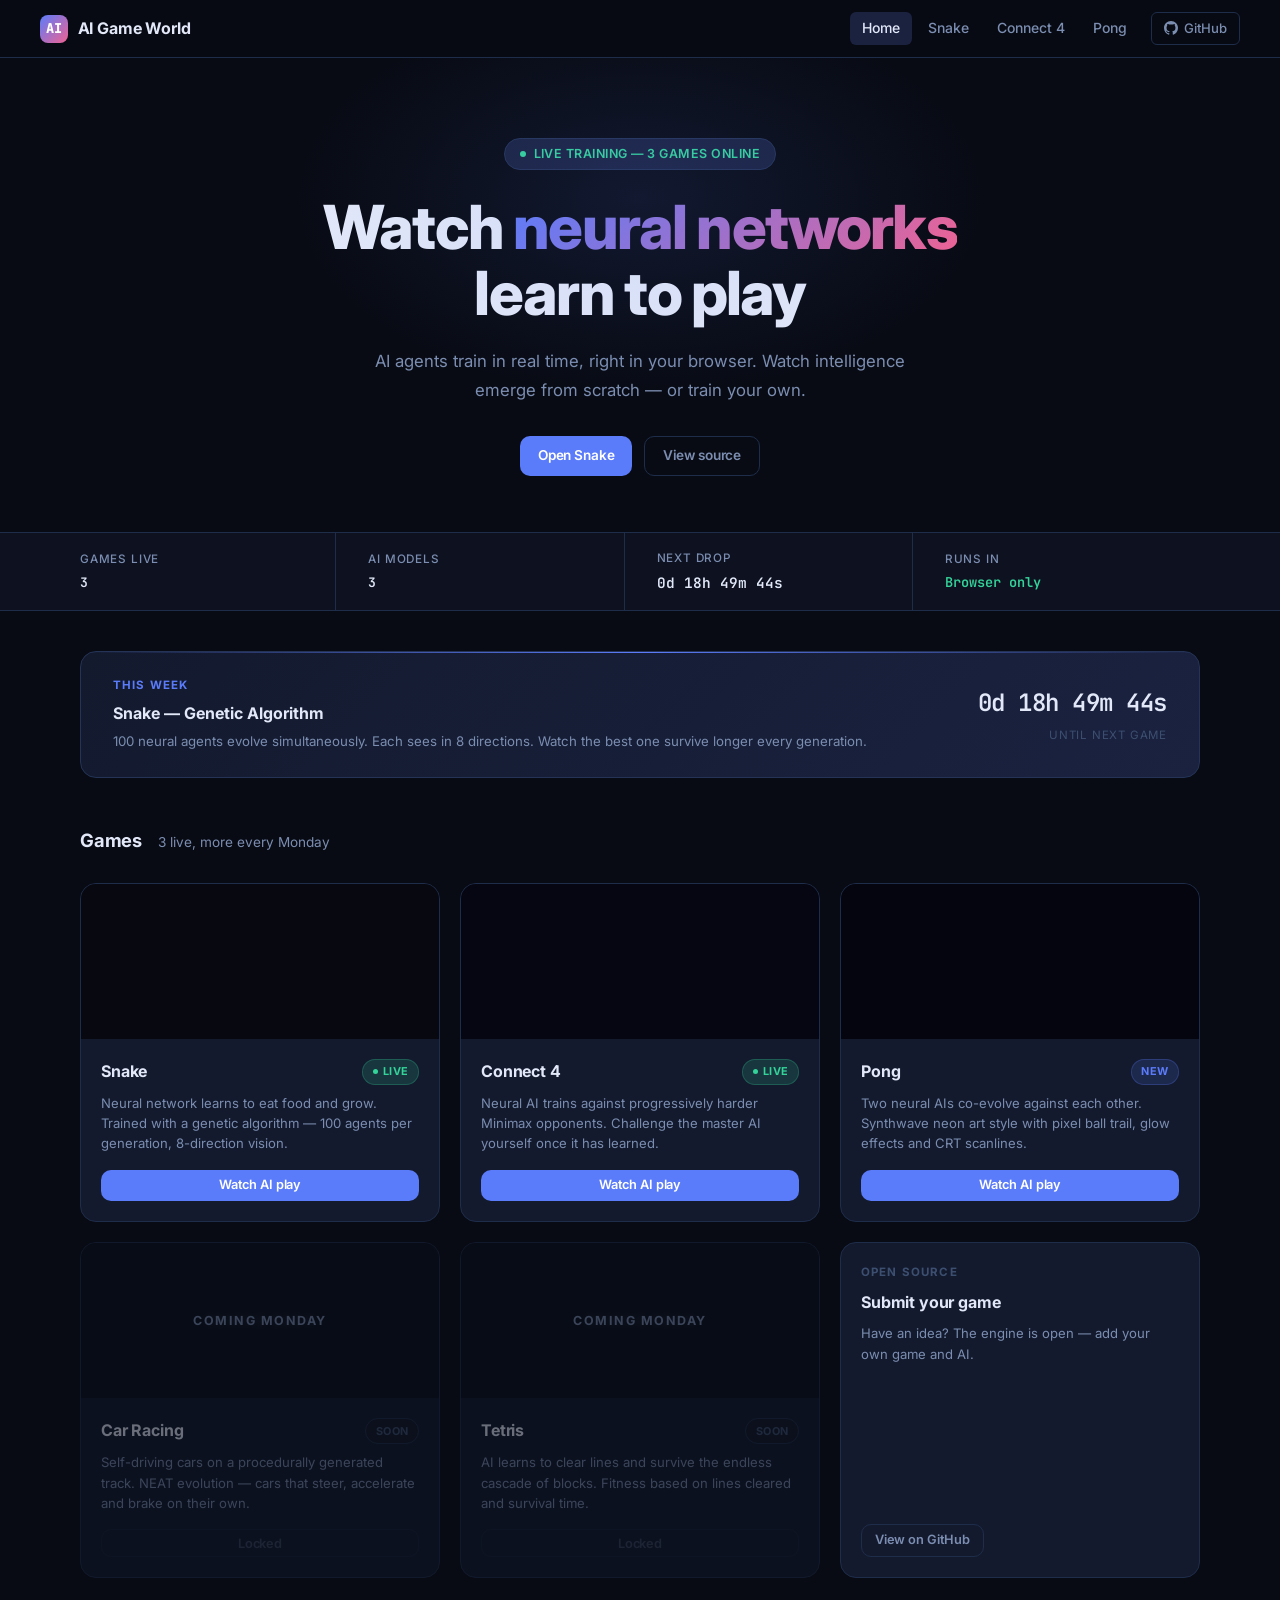
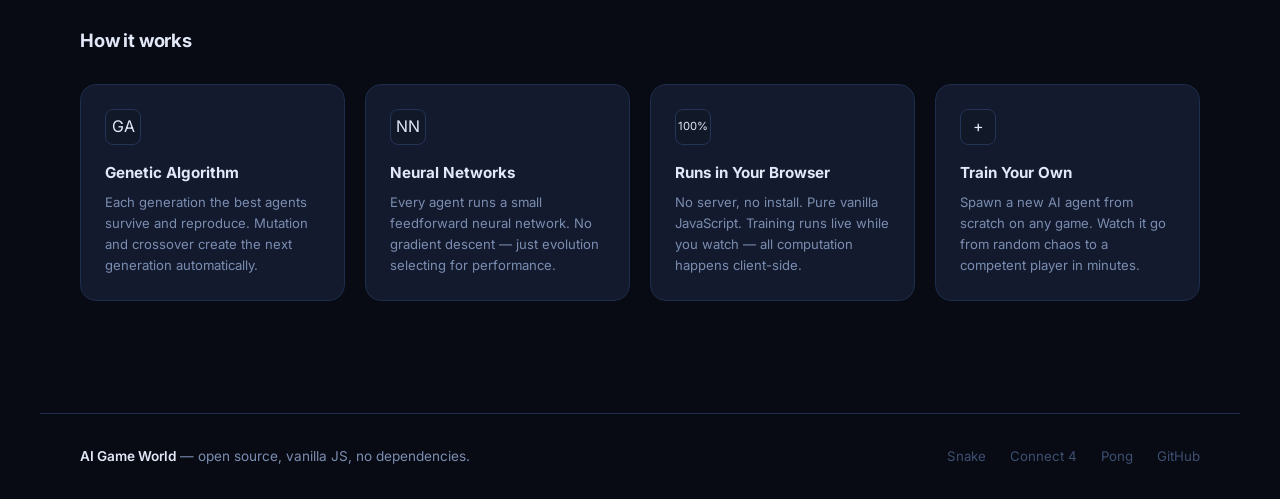
==== commit 9b887942: "Fix: normal speed + training speed controls, C4 fixed, real master AI thumbnails" ====
--- a/index.html
+++ b/index.html
@@ -251,6 +251,10 @@
     <a href="https://github.com/Mister-AI-Guy/AI-game-world" target="_blank">GitHub</a>
   </div>
 </footer>
+
+<script src="shared/neat.js"></script>
+<script src="games/snake/snake.js"></script>
+<script src="games/connect4/connect4.js"></script>
 
 <script>
 // ─── Countdown ───────────────────────────────────
@@ -273,261 +277,187 @@
 setInterval(updateCountdown, 1000);
 updateCountdown();
 
-// ─── Snake thumbnail preview ─────────────────────
+// ─── Thumbnail master AIs ────────────────────────
+// Each thumbnail runs an actual master AI using the real game engine.
+// trainSpeed is high so they learn quickly in the background.
+// The canvas renders the best-brain watch game at a normal visible pace.
+
+// SNAKE thumbnail
 (function() {
-  const c = document.getElementById('snakeThumb');
-  if (!c) return;
-  const ctx = c.getContext('2d');
-  const W = 300, H = 155, CELL = 10, GRID = 20;
-
-  let snake = [{x:10,y:7},{x:9,y:7},{x:8,y:7},{x:7,y:7},{x:6,y:7}];
-  let food  = {x:15, y:5};
-  let dir   = {x:1,y:0};
-  let t = 0;
-
-  function drawThumb() {
-    ctx.fillStyle = '#080810';
+  const canvas = document.getElementById('snakeThumb');
+  if (!canvas) return;
+  canvas.width  = 300;
+  canvas.height = 155;
+
+  // Scale the snake grid to fit the thumbnail
+  const thumbRenderer = {
+    draw(game) {
+      const ctx = canvas.getContext('2d');
+      const W = 300, H = 155;
+      const CELL = 15, COLS = Math.floor(W / CELL), ROWS = Math.floor(H / CELL);
+
+      ctx.fillStyle = '#080810';
+      ctx.fillRect(0, 0, W, H);
+
+      // Grid dots
+      ctx.fillStyle = '#131328';
+      for (let x = 0; x < COLS; x++)
+        for (let y = 0; y < ROWS; y++)
+          ctx.fillRect(x * CELL + 6, y * CELL + 6, 2, 2);
+
+      // Scale factor from game grid (20) to thumb
+      const sx = W / GRID;
+      const sy = H / GRID;
+
+      // Food
+      ctx.fillStyle = '#f06292';
+      ctx.beginPath();
+      ctx.arc(game.food.x * sx + sx/2, game.food.y * sy + sy/2, sx/2 - 1, 0, Math.PI*2);
+      ctx.fill();
+
+      // Snake
+      game.snake.forEach((seg, i) => {
+        const t = i / Math.max(game.snake.length, 1);
+        ctx.fillStyle = i === 0 ? '#5b7cfa'
+          : `rgba(${80 + t*20|0}, ${60|0}, ${220 - t*60|0}, ${1 - t*0.45})`;
+        ctx.fillRect(seg.x * sx + 1, seg.y * sy + 1, sx - 2, sy - 2);
+      });
+
+      // Label
+      ctx.fillStyle = 'rgba(0,0,0,0.5)';
+      ctx.fillRect(4, 4, 120, 18);
+      ctx.fillStyle = '#7b8db0';
+      ctx.font = '10px Inter, sans-serif';
+      ctx.fillText('Master AI  gen ' + snakeMaster.generation + '  score ' + game.score, 8, 16);
+    }
+  };
+
+  window.snakeMaster = new SnakeAIInstance({
+    name: 'Master AI',
+    populationSize: 50,
+    isMaster: true,
+    onGeneration: () => {},
+  });
+  snakeMaster.trainSpeed = 30;
+  snakeMaster.start();
+
+  function loop() {
+    requestAnimationFrame(loop);
+    snakeMaster.tick();
+    thumbRenderer.draw(snakeMaster.getWatchGame());
+  }
+  loop();
+})();
+
+// CONNECT 4 thumbnail
+(function() {
+  const canvas = document.getElementById('c4Thumb');
+  if (!canvas) return;
+  canvas.width  = 300;
+  canvas.height = 155;
+  const ctx = canvas.getContext('2d');
+  const W = 300, H = 155;
+  const COLS = 7, ROWS = 6;
+  const CW = W / COLS, CH = H / ROWS;
+
+  window.c4Master = new Connect4AIInstance({
+    name: 'Master AI',
+    populationSize: 20,
+    isMaster: true,
+    onGeneration: () => {},
+  });
+  c4Master.trainSpeed = 5;
+  c4Master.start();
+
+  function drawC4(game) {
+    ctx.fillStyle = '#0d1020';
     ctx.fillRect(0, 0, W, H);
-
-    // Grid dots
-    ctx.fillStyle = '#1a1a2e';
-    for (let x = 0; x < GRID; x++) for (let y = 0; y < GRID; y++) {
-      if (x * CELL < W && y * CELL < H) ctx.fillRect(x * CELL + 4, y * CELL + 4, 2, 2);
-    }
-
-    // Food
-    ctx.fillStyle = '#f06292';
-    ctx.beginPath();
-    ctx.arc(food.x * CELL + CELL/2, food.y * CELL + CELL/2, CELL/2 - 1, 0, Math.PI*2);
-    ctx.fill();
-
-    // Snake
-    snake.forEach((s, i) => {
-      const ratio = i / snake.length;
-      ctx.fillStyle = i === 0 ? '#5b7cfa'
-        : `rgba(${80 + ratio*30|0}, ${60 + ratio*40|0}, ${220 - ratio*60|0}, ${1 - ratio*0.4})`;
-      ctx.fillRect(s.x * CELL + 1, s.y * CELL + 1, CELL - 2, CELL - 2);
-    });
-  }
-
-  function moveThumb() {
-    t++;
-    if (t % 8 !== 0) { drawThumb(); requestAnimationFrame(moveThumb); return; }
-
-    const head = {x: snake[0].x + dir.x, y: snake[0].y + dir.y};
-
-    // Bounce off walls / random direction changes
-    if (head.x < 0 || head.x >= 20 || head.y < 0 || head.y >= 14 ||
-        snake.some(s => s.x === head.x && s.y === head.y)) {
-      // Pick a new random valid dir
-      const dirs = [{x:1,y:0},{x:-1,y:0},{x:0,y:1},{x:0,y:-1}];
-      const valid = dirs.filter(d => {
-        const nx = snake[0].x + d.x, ny = snake[0].y + d.y;
-        return nx>=0 && nx<20 && ny>=0 && ny<14 && !snake.some(s=>s.x===nx&&s.y===ny);
-      });
-      if (valid.length) dir = valid[Math.floor(Math.random() * valid.length)];
-      drawThumb(); requestAnimationFrame(moveThumb); return;
-    }
-
-    snake.unshift(head);
-    if (head.x === food.x && head.y === food.y) {
-      food = {x: Math.floor(Math.random()*20), y: Math.floor(Math.random()*14)};
-    } else {
-      snake.pop();
-    }
-
-    // Random dir nudge toward food sometimes
-    if (Math.random() < 0.3) {
-      const dx = food.x - snake[0].x, dy = food.y - snake[0].y;
-      if (Math.abs(dx) > Math.abs(dy) && dx !== 0) dir = {x: dx>0?1:-1, y:0};
-      else if (dy !== 0) dir = {x:0, y: dy>0?1:-1};
-    }
-
-    drawThumb();
-    requestAnimationFrame(moveThumb);
-  }
-  moveThumb();
-})();
-
-// ─── Connect 4 thumbnail preview ─────────────────
-(function() {
-  const c = document.getElementById('c4Thumb');
-  if (!c) return;
-  const ctx = c.getContext('2d');
-  const W = 300, H = 155;
-  const COLS = 7, ROWS = 4, CELL = Math.floor(W / COLS);
-  const board = Array.from({length: ROWS}, () => new Array(COLS).fill(0));
-  let moveHistory = [];
-
-  // Pre-fill with a partial game state
-  const moves = [[3,1],[3,2],[2,1],[4,2],[2,1],[5,2],[4,1]];
-  moves.forEach(([col, player]) => {
-    for (let r = ROWS-1; r>=0; r--) {
-      if (board[r][col] === 0) { board[r][col] = player; break; }
-    }
-  });
-
-  let animCol = -1, animRow = -1, animPlayer = 0, animY = 0;
-  let waiting = 0;
-
-  function drawC4() {
-    ctx.fillStyle = '#0e0e2a';
-    ctx.fillRect(0, 0, W, H);
-
     for (let r = 0; r < ROWS; r++) {
-      for (let col2 = 0; col2 < COLS; col2++) {
-        const x = col2 * CELL + CELL/2;
-        const y = r * (H/ROWS) + (H/ROWS)/2;
-        const cell = board[r][col2];
-
+      for (let c = 0; c < COLS; c++) {
+        const cx = c * CW + CW/2, cy = r * CH + CH/2;
+        const radius = Math.min(CW, CH) / 2 - 4;
+        const cell = game.board[r][c];
+        const inWin = game.winLine && game.winLine.some(([wr,wc]) => wr===r && wc===c);
         ctx.beginPath();
-        ctx.arc(x, y, CELL/2 - 5, 0, Math.PI*2);
-        if (cell === 1) ctx.fillStyle = '#f05068';
-        else if (cell === 2) ctx.fillStyle = '#f5c842';
-        else ctx.fillStyle = '#060618';
+        ctx.arc(cx, cy, radius, 0, Math.PI*2);
+        if (cell === 0)      ctx.fillStyle = '#060614';
+        else if (cell === 1) ctx.fillStyle = inWin ? '#ff1a44' : '#f05068';
+        else                 ctx.fillStyle = inWin ? '#f0c000' : '#f5c842';
         ctx.fill();
-
-        if (cell !== 0) {
-          ctx.strokeStyle = cell === 1 ? '#ff2244' : '#ffdd00';
-          ctx.lineWidth = 1.5;
-          ctx.stroke();
-        }
       }
     }
-
-    // Animated dropping piece
-    if (animCol >= 0) {
-      const targetY = animRow * (H/ROWS) + (H/ROWS)/2;
-      ctx.beginPath();
-      ctx.arc(animCol * CELL + CELL/2, animY, CELL/2 - 5, 0, Math.PI*2);
-      ctx.fillStyle = animPlayer === 1 ? '#f05068' : '#f5c842';
-      ctx.fill();
-    }
+    // Label
+    ctx.fillStyle = 'rgba(0,0,0,0.5)';
+    ctx.fillRect(4, 4, 150, 18);
+    ctx.fillStyle = '#7b8db0';
+    ctx.font = '10px Inter, sans-serif';
+    ctx.fillText('Master AI  gen ' + c4Master.generation, 8, 16);
   }
 
-  function autoPlay() {
-    waiting++;
-    if (waiting < 80) { drawC4(); requestAnimationFrame(autoPlay); return; }
-    waiting = 0;
-
-    // Pick a valid column
-    const valid = Array.from({length:COLS},(_,i)=>i).filter(i=>board[0][i]===0);
-    if (!valid.length) {
-      // Reset board
-      for(let r=0;r<ROWS;r++) for(let col=0;col<COLS;col++) board[r][col]=0;
-      const m2 = [[3,1],[3,2],[2,1],[4,2],[2,1],[5,2],[4,1]];
-      m2.forEach(([col,p])=>{for(let r=ROWS-1;r>=0;r--)if(board[r][col]===0){board[r][col]=p;break;}});
-      drawC4(); requestAnimationFrame(autoPlay); return;
-    }
-    const col = valid[Math.floor(Math.random()*valid.length)];
-    let targetRow = -1;
-    for (let r = ROWS-1; r>=0; r--) if(board[r][col]===0){targetRow=r;break;}
-
-    // Determine player
-    let p1=0,p2=0;
-    board.forEach(r=>r.forEach(c=>{if(c===1)p1++;if(c===2)p2++;}));
-    const player = p1<=p2?1:2;
-
-    animCol = col; animRow = targetRow; animPlayer = player; animY = 0;
-
-    function dropAnim() {
-      animY += 6;
-      const targetY = animRow * (H/ROWS) + (H/ROWS)/2;
-      if (animY >= targetY) {
-        animY = targetY;
-        board[targetRow][col] = player;
-        animCol = -1;
-        drawC4(); requestAnimationFrame(autoPlay);
-      } else {
-        drawC4(); requestAnimationFrame(dropAnim);
-      }
-    }
-    dropAnim();
+  // Advance the watch game at human-readable pace
+  setInterval(() => {
+    c4Master.stepWatchGame();
+  }, 700);
+
+  // RAF: run training + redraw
+  function loop() {
+    requestAnimationFrame(loop);
+    c4Master.tick();
+    drawC4(c4Master.watchGame);
   }
-  autoPlay();
+  loop();
 })();
 
-// ─── Pong thumbnail preview ───────────────────────
+// PONG thumbnail — standalone animation (no shared engine, just visual)
 (function() {
-  const c = document.getElementById('pongThumb');
-  if (!c) return;
-  const ctx = c.getContext('2d');
+  const canvas = document.getElementById('pongThumb');
+  if (!canvas) return;
+  const ctx = canvas.getContext('2d');
+  canvas.width = 300; canvas.height = 155;
   const W = 300, H = 155;
-  let bx = W/2, by = H/2, vx = 2.2, vy = 1.5;
+  let bx = W/2, by = H/2, vx = 2.5, vy = 1.6;
   let ly = H/2-25, ry = H/2-25;
-  const PH = 50, PW = 8;
+  const PH = 48, PW = 8;
   let trail = [];
 
   function drawPong() {
-    ctx.fillStyle = '#05050f';
-    ctx.fillRect(0, 0, W, H);
-
-    // Grid lines
-    ctx.strokeStyle = 'rgba(150,0,255,0.07)';
-    ctx.lineWidth = 1;
-    for (let y = 0; y < H; y += 20) { ctx.beginPath(); ctx.moveTo(0,y); ctx.lineTo(W,y); ctx.stroke(); }
+    ctx.fillStyle = '#05050f'; ctx.fillRect(0, 0, W, H);
+    ctx.strokeStyle = 'rgba(150,0,255,0.07)'; ctx.lineWidth = 1;
+    for (let y = 0; y < H; y += 22) { ctx.beginPath(); ctx.moveTo(0,y); ctx.lineTo(W,y); ctx.stroke(); }
     for (let x = 0; x < W; x += 30) { ctx.beginPath(); ctx.moveTo(x,0); ctx.lineTo(x,H); ctx.stroke(); }
-
-    // Scanlines
     ctx.fillStyle = 'rgba(0,0,0,0.06)';
     for (let y = 0; y < H; y += 3) ctx.fillRect(0, y, W, 1);
-
-    // Center line
-    ctx.setLineDash([4,5]);
-    ctx.strokeStyle = 'rgba(255,255,255,0.06)';
-    ctx.beginPath(); ctx.moveTo(W/2,0); ctx.lineTo(W/2,H); ctx.stroke();
-    ctx.setLineDash([]);
-
-    // Trail
+    ctx.setLineDash([4,5]); ctx.strokeStyle = 'rgba(255,255,255,0.06)';
+    ctx.beginPath(); ctx.moveTo(W/2,0); ctx.lineTo(W/2,H); ctx.stroke(); ctx.setLineDash([]);
     trail.forEach((p,i) => {
-      const a = (i/trail.length)*0.4;
-      const s = 4*(i/trail.length);
-      ctx.fillStyle = `rgba(255,247,0,${a})`;
-      ctx.fillRect(p.x-s/2, p.y-s/2, s, s);
+      const a = (i/trail.length)*0.4, s = 4*(i/trail.length);
+      ctx.fillStyle = `rgba(255,247,0,${a})`; ctx.fillRect(p.x-s/2, p.y-s/2, s, s);
     });
-
-    // Ball
     ctx.shadowColor = '#fff700'; ctx.shadowBlur = 10;
-    ctx.fillStyle = '#ffffff';
-    ctx.fillRect(bx-4, by-4, 8, 8);
-    ctx.fillStyle = '#fff700';
-    ctx.fillRect(bx-2, by-2, 4, 4);
+    ctx.fillStyle = '#ffffff'; ctx.fillRect(bx-4, by-4, 8, 8);
+    ctx.fillStyle = '#fff700'; ctx.fillRect(bx-2, by-2, 4, 4);
     ctx.shadowBlur = 0;
-
-    // Left paddle
     ctx.shadowColor = '#ff2d78'; ctx.shadowBlur = 10;
-    ctx.fillStyle = '#ff2d78';
-    ctx.fillRect(12, ly, PW, PH);
-    ctx.shadowBlur = 0;
-
-    // Right paddle
+    ctx.fillStyle = '#ff2d78'; ctx.fillRect(12, ly, PW, PH); ctx.shadowBlur = 0;
     ctx.shadowColor = '#00f5ff'; ctx.shadowBlur = 10;
-    ctx.fillStyle = '#00f5ff';
-    ctx.fillRect(W-20, ry, PW, PH);
-    ctx.shadowBlur = 0;
+    ctx.fillStyle = '#00f5ff'; ctx.fillRect(W-20, ry, PW, PH); ctx.shadowBlur = 0;
+    ctx.fillStyle = 'rgba(0,0,0,0.5)'; ctx.fillRect(4, 4, 100, 18);
+    ctx.fillStyle = '#7b8db0'; ctx.font = '10px Inter, sans-serif';
+    ctx.fillText('AI vs AI  live', 8, 16);
   }
 
   function movePong() {
-    trail.push({x:bx,y:by});
-    if (trail.length > 12) trail.shift();
-
+    trail.push({x:bx,y:by}); if (trail.length > 12) trail.shift();
     bx += vx; by += vy;
     if (by < 0 || by > H) vy *= -1;
-    if (bx < 20+PW && by > ly && by < ly+PH) vx = Math.abs(vx);
-    if (bx > W-20-PW && by > ry && by < ry+PH) vx = -Math.abs(vx);
-    if (bx < 0 || bx > W) { bx = W/2; by = H/2; vx *= -1; trail = []; }
-
-    // Paddle AI (simple)
-    if (by > ly + PH/2) ly = Math.min(H-PH, ly+2.5);
-    else ly = Math.max(0, ly-2.5);
-    if (by > ry + PH/2) ry = Math.min(H-PH, ry+2.5);
-    else ry = Math.max(0, ry-2.5);
-
-    drawPong();
-    requestAnimationFrame(movePong);
+    if (bx < 20+PW && by > ly && by < ly+PH) { vx = Math.abs(vx)*1.02; }
+    if (bx > W-20-PW && by > ry && by < ry+PH) { vx = -Math.abs(vx)*1.02; }
+    if (bx < 0 || bx > W) { bx = W/2; by = H/2; vx = (Math.random()>0.5?1:-1)*2.5; vy = (Math.random()-0.5)*3; trail = []; }
+    const speed = Math.sqrt(vx*vx+vy*vy); if (speed > 8) { vx *= 8/speed; vy *= 8/speed; }
+    if (by > ly+PH/2) ly = Math.min(H-PH, ly+2.8); else ly = Math.max(0, ly-2.8);
+    if (by > ry+PH/2) ry = Math.min(H-PH, ry+2.8); else ry = Math.max(0, ry-2.8);
+    drawPong(); requestAnimationFrame(movePong);
   }
   movePong();
 })();
 </script>
-</body>
-</html>
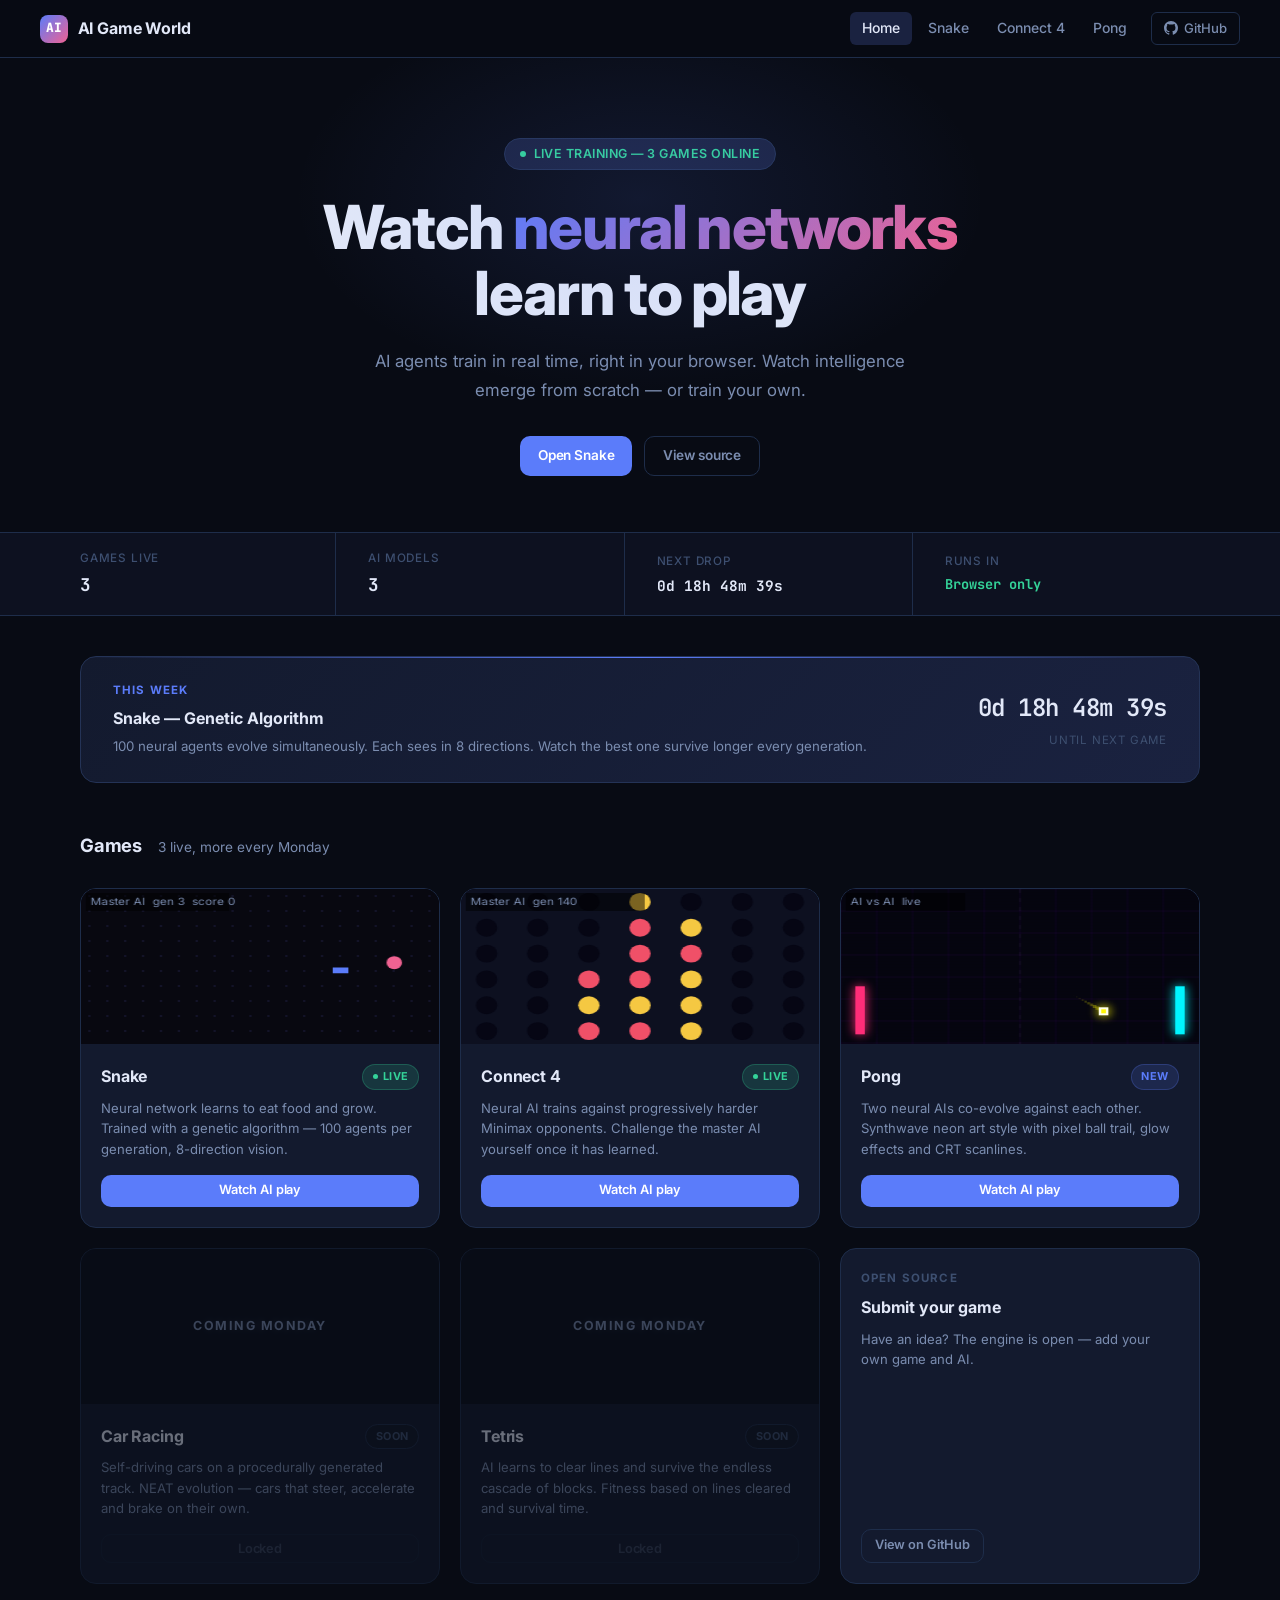
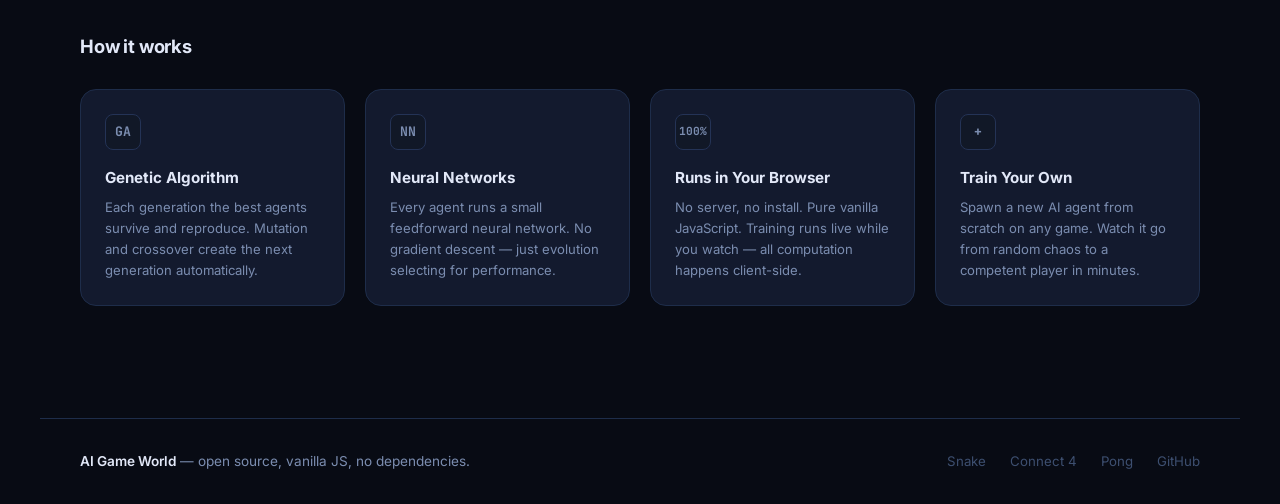
==== commit 06076b93: "Fix: performance (time-budget RAF), Supabase autosave every 50 gens, clean CSS, no inline styles" ====
--- a/index.html
+++ b/index.html
@@ -6,37 +6,6 @@
   <title>AI Game World — Watch Neural Networks Learn to Play</title>
   <meta name="description" content="Watch neural networks evolve and learn to play games in real time. Train your own AI agents, race them against each other, pure browser JavaScript." />
   <link rel="stylesheet" href="css/style.css" />
-  <style>
-    /* Homepage-specific only */
-    .coming-soon { opacity: 0.45; pointer-events: none; }
-    .coming-soon:hover { transform: none !important; box-shadow: none !important; border-color: var(--border) !important; }
-
-    /* Animated canvas thumbnails */
-    .thumb-snake  { background: #080810; }
-    .thumb-c4     { background: #060612; }
-    .thumb-pong   { background: #05050f; }
-    .thumb-soon   { background: var(--bg3); }
-
-    /* Open source card */
-    .oss-card {
-      background: var(--card);
-      border: 1px solid var(--border);
-      border-radius: var(--radius-lg);
-      padding: 1.25rem;
-      display: flex;
-      flex-direction: column;
-      align-items: flex-start;
-      justify-content: space-between;
-      gap: 1rem;
-      cursor: default;
-    }
-
-    .week-banner-wrap {
-      max-width: 1200px;
-      margin: 0 auto;
-      padding: 0 2.5rem;
-    }
-  </style>
 </head>
 <body>
 
--- a/css/style.css
+++ b/css/style.css
@@ -24,7 +24,6 @@
 }
 
 *, *::before, *::after { box-sizing: border-box; margin: 0; padding: 0; }
-
 html { scroll-behavior: smooth; }
 
 body {
@@ -37,11 +36,9 @@
 }
 
 a { color: var(--accent); text-decoration: none; transition: color 0.15s; }
-a:hover { color: var(--text); text-decoration: none; }
-
-/* ─────────────────────────────────────────
-   NAV
-───────────────────────────────────────── */
+a:hover { color: var(--text); }
+
+/* ─── NAV ─────────────────────────────── */
 nav {
   background: rgba(8, 11, 20, 0.92);
   backdrop-filter: blur(12px);
@@ -66,67 +63,50 @@
   color: var(--text);
   letter-spacing: -0.01em;
   flex-shrink: 0;
+  text-decoration: none;
 }
 
 .nav-logo-mark {
-  width: 28px;
-  height: 28px;
+  width: 28px; height: 28px;
   border-radius: 8px;
   background: linear-gradient(135deg, var(--accent), var(--accent2));
-  display: flex;
-  align-items: center;
-  justify-content: center;
-  font-size: 0.85rem;
-  font-weight: 800;
-  color: white;
+  display: flex; align-items: center; justify-content: center;
+  font-size: 0.8rem; font-weight: 800; color: white;
   font-family: var(--font-mono);
-}
-
-.nav-links {
-  display: flex;
-  gap: 0.25rem;
-  margin-left: auto;
-  align-items: center;
-}
-
+  flex-shrink: 0;
+}
+
+.nav-links { display: flex; gap: 0.25rem; margin-left: auto; align-items: center; }
 .nav-links a {
-  color: var(--text-dim);
-  font-size: 0.875rem;
-  font-weight: 500;
-  padding: 0.35rem 0.75rem;
-  border-radius: 6px;
-  transition: all 0.15s;
-}
-.nav-links a:hover { color: var(--text); background: var(--bg3); }
+  color: var(--text-dim); font-size: 0.875rem; font-weight: 500;
+  padding: 0.35rem 0.75rem; border-radius: 6px; transition: all 0.15s;
+}
+.nav-links a:hover  { color: var(--text); background: var(--bg3); }
 .nav-links a.active { color: var(--text); background: var(--card2); }
 
-.nav-links .nav-github {
-  color: var(--text-dim);
+.nav-github {
+  color: var(--text-dim) !important;
   border: 1px solid var(--border);
   border-radius: 6px;
-  padding: 0.3rem 0.75rem;
-  font-size: 0.82rem;
-  display: flex;
+  padding: 0.3rem 0.75rem !important;
+  font-size: 0.82rem !important;
+  display: flex !important;
   align-items: center;
   gap: 0.4rem;
   margin-left: 0.5rem;
 }
-.nav-links .nav-github:hover { border-color: var(--border2); color: var(--text); background: var(--bg3); }
-
-/* ─────────────────────────────────────────
-   HERO
-───────────────────────────────────────── */
+.nav-github:hover { border-color: var(--border2) !important; color: var(--text) !important; background: var(--bg3) !important; }
+
+/* ─── HERO ────────────────────────────── */
 .hero {
   text-align: center;
   padding: 5rem 2rem 3.5rem;
   position: relative;
   overflow: hidden;
 }
-
 .hero::before {
   content: '';
-  position: absolute;
-  top: -60px; left: 50%;
+  position: absolute; top: -60px; left: 50%;
   transform: translateX(-50%);
   width: 700px; height: 400px;
   background: radial-gradient(ellipse, rgba(91,124,250,0.12) 0%, transparent 70%);
@@ -134,491 +114,253 @@
 }
 
 .hero-label {
-  display: inline-flex;
-  align-items: center;
-  gap: 0.5rem;
-  background: var(--card2);
-  border: 1px solid var(--border2);
-  border-radius: 20px;
-  padding: 0.3rem 0.9rem;
-  font-size: 0.78rem;
-  font-weight: 600;
-  color: var(--accent3);
-  letter-spacing: 0.04em;
-  text-transform: uppercase;
-  margin-bottom: 1.5rem;
-}
-
+  display: inline-flex; align-items: center; gap: 0.5rem;
+  background: var(--card2); border: 1px solid var(--border2);
+  border-radius: 20px; padding: 0.3rem 0.9rem;
+  font-size: 0.78rem; font-weight: 600; color: var(--accent3);
+  letter-spacing: 0.04em; text-transform: uppercase; margin-bottom: 1.5rem;
+}
 .hero-label-dot {
-  width: 6px; height: 6px;
-  border-radius: 50%;
-  background: var(--accent3);
-  animation: pulse 2s infinite;
-}
-
-@keyframes pulse {
-  0%, 100% { opacity: 1; transform: scale(1); }
-  50% { opacity: 0.5; transform: scale(0.8); }
+  width: 6px; height: 6px; border-radius: 50%;
+  background: var(--accent3); animation: pulse 2s infinite;
 }
 
 .hero h1 {
   font-size: clamp(2.2rem, 5vw, 3.8rem);
-  font-weight: 800;
-  letter-spacing: -0.03em;
-  line-height: 1.1;
-  margin-bottom: 1.25rem;
-  color: var(--text);
-}
-
+  font-weight: 800; letter-spacing: -0.03em; line-height: 1.1;
+  margin-bottom: 1.25rem; color: var(--text);
+}
 .hero h1 span {
   background: linear-gradient(135deg, var(--accent) 0%, var(--accent2) 100%);
-  -webkit-background-clip: text;
-  -webkit-text-fill-color: transparent;
-  background-clip: text;
-}
-
+  -webkit-background-clip: text; -webkit-text-fill-color: transparent; background-clip: text;
+}
 .hero p {
-  color: var(--text-dim);
-  font-size: 1.05rem;
-  max-width: 540px;
-  margin: 0 auto 2rem;
-  line-height: 1.7;
-}
-
-.hero-actions {
-  display: flex;
-  gap: 0.75rem;
-  justify-content: center;
-  flex-wrap: wrap;
-}
-
-/* ─────────────────────────────────────────
-   STATS BAR
-───────────────────────────────────────── */
-.stats-strip {
-  background: var(--bg2);
-  border-top: 1px solid var(--border);
-  border-bottom: 1px solid var(--border);
-  padding: 0;
-}
-
+  color: var(--text-dim); font-size: 1.05rem;
+  max-width: 540px; margin: 0 auto 2rem; line-height: 1.7;
+}
+.hero-actions { display: flex; gap: 0.75rem; justify-content: center; flex-wrap: wrap; }
+
+/* ─── STATS STRIP ─────────────────────── */
+.stats-strip { background: var(--bg2); border-top: 1px solid var(--border); border-bottom: 1px solid var(--border); }
 .stats-strip-inner {
-  max-width: 1200px;
-  margin: 0 auto;
-  display: flex;
-  align-items: stretch;
-  padding: 0 2.5rem;
-}
-
-.stat-item {
-  flex: 1;
-  display: flex;
-  flex-direction: column;
-  justify-content: center;
-  padding: 1rem 0;
-  border-right: 1px solid var(--border);
-}
-.stat-item:last-child { border-right: none; }
-.stat-item:not(:first-child) { padding-left: 2rem; }
-
-.stat-label { font-size: 0.73rem; color: var(--text-faint); text-transform: uppercase; letter-spacing: 0.07em; font-weight: 500; }
-.stat-value { font-size: 1.1rem; font-weight: 700; color: var(--text); margin-top: 0.2rem; font-family: var(--font-mono); }
-
-/* ─────────────────────────────────────────
-   SECTION
-───────────────────────────────────────── */
-.section {
-  max-width: 1200px;
-  margin: 0 auto;
-  padding: 3rem 2.5rem 0;
-}
-
-.section-header {
-  display: flex;
-  align-items: baseline;
-  gap: 1rem;
-  margin-bottom: 1.75rem;
-}
-
-.section-title {
-  font-size: 1.15rem;
-  font-weight: 700;
-  color: var(--text);
-  letter-spacing: -0.01em;
-}
-
-.section-subtitle {
-  font-size: 0.85rem;
-  color: var(--text-dim);
-}
-
-/* ─────────────────────────────────────────
-   GAME CARDS
-───────────────────────────────────────── */
+  max-width: 1200px; margin: 0 auto;
+  display: flex; align-items: stretch; padding: 0 2.5rem;
+}
+.stats-strip .stat-item {
+  flex: 1; display: flex; flex-direction: column; justify-content: center;
+  padding: 1rem 0; border-right: 1px solid var(--border);
+}
+.stats-strip .stat-item:last-child { border-right: none; }
+.stats-strip .stat-item:not(:first-child) { padding-left: 2rem; }
+.stats-strip .stat-label { font-size: 0.73rem; color: var(--text-faint); text-transform: uppercase; letter-spacing: 0.07em; font-weight: 500; }
+.stats-strip .stat-value { font-size: 1.1rem; font-weight: 700; color: var(--text); margin-top: 0.2rem; font-family: var(--font-mono); }
+
+/* ─── SECTION ─────────────────────────── */
+.section { max-width: 1200px; margin: 0 auto; padding: 3rem 2.5rem 0; }
+.section-header { display: flex; align-items: baseline; gap: 1rem; margin-bottom: 1.75rem; }
+.section-title  { font-size: 1.15rem; font-weight: 700; color: var(--text); letter-spacing: -0.01em; }
+.section-subtitle { font-size: 0.85rem; color: var(--text-dim); }
+
+/* ─── WEEKLY BANNER ───────────────────── */
+.week-banner-wrap { max-width: 1200px; margin: 2.5rem auto 0; padding: 0 2.5rem; }
+.week-banner {
+  background: linear-gradient(135deg, var(--card) 0%, var(--card2) 100%);
+  border: 1px solid var(--border2); border-radius: var(--radius-lg);
+  padding: 1.5rem 2rem; display: flex; align-items: center;
+  justify-content: space-between; gap: 1.5rem; position: relative; overflow: hidden;
+}
+.week-banner::before {
+  content: ''; position: absolute; top: 0; left: 0; right: 0; height: 1px;
+  background: linear-gradient(90deg, transparent, var(--accent), transparent);
+}
+.week-banner-label { font-size: 0.72rem; font-weight: 700; letter-spacing: 0.1em; text-transform: uppercase; color: var(--accent); margin-bottom: 0.4rem; }
+.week-banner h3 { font-size: 1rem; font-weight: 700; color: var(--text); margin-bottom: 0.3rem; }
+.week-banner p  { font-size: 0.83rem; color: var(--text-dim); }
+.countdown-block { text-align: right; flex-shrink: 0; }
+.countdown { font-family: var(--font-mono); font-size: 1.5rem; font-weight: 600; color: var(--text); letter-spacing: -0.02em; }
+.countdown-label { font-size: 0.72rem; color: var(--text-faint); text-transform: uppercase; letter-spacing: 0.07em; margin-top: 0.25rem; }
+
+/* ─── GAME CARDS ──────────────────────── */
 .games-grid {
   display: grid;
   grid-template-columns: repeat(auto-fill, minmax(300px, 1fr));
   gap: 1.25rem;
 }
-
 .game-card {
-  background: var(--card);
-  border: 1px solid var(--border);
-  border-radius: var(--radius-lg);
-  overflow: hidden;
-  cursor: pointer;
+  background: var(--card); border: 1px solid var(--border);
+  border-radius: var(--radius-lg); overflow: hidden; cursor: pointer;
   transition: transform 0.2s ease, border-color 0.2s ease, box-shadow 0.2s ease;
-  display: flex;
-  flex-direction: column;
-}
-
-.game-card:hover {
-  transform: translateY(-3px);
-  border-color: var(--border2);
-  box-shadow: 0 12px 40px rgba(0,0,0,0.35);
-}
-
-.game-card.is-live:hover {
-  border-color: var(--accent);
-  box-shadow: 0 12px 40px rgba(91,124,250,0.12);
-}
+  display: flex; flex-direction: column;
+}
+.game-card:hover { transform: translateY(-3px); border-color: var(--border2); box-shadow: 0 12px 40px rgba(0,0,0,0.35); }
+.game-card.is-live:hover { border-color: var(--accent); box-shadow: 0 12px 40px rgba(91,124,250,0.12); }
 
 .game-card-thumb {
-  width: 100%;
-  height: 155px;
-  position: relative;
-  overflow: hidden;
-  flex-shrink: 0;
-}
-
-.game-card-thumb canvas {
-  width: 100%;
-  height: 100%;
-  display: block;
-}
+  width: 100%; height: 155px; position: relative; overflow: hidden; flex-shrink: 0;
+}
+.game-card-thumb canvas { width: 100%; height: 100%; display: block; }
+
+.thumb-snake { background: #080810; }
+.thumb-c4    { background: #060612; }
+.thumb-pong  { background: #05050f; }
+.thumb-soon  { background: var(--bg3); }
 
 .game-card-thumb-placeholder {
-  width: 100%;
-  height: 100%;
-  display: flex;
-  align-items: center;
-  justify-content: center;
-  background: var(--bg3);
-  color: var(--text-faint);
-  font-size: 0.8rem;
-  letter-spacing: 0.1em;
-  text-transform: uppercase;
-  font-weight: 600;
-}
-
+  width: 100%; height: 100%; display: flex; align-items: center; justify-content: center;
+  background: var(--bg3); color: var(--text-faint);
+  font-size: 0.8rem; letter-spacing: 0.1em; text-transform: uppercase; font-weight: 600;
+}
 .game-card-coming-overlay {
-  position: absolute;
-  inset: 0;
-  background: rgba(8, 11, 20, 0.65);
-  display: flex;
-  align-items: center;
-  justify-content: center;
-  font-size: 0.78rem;
-  font-weight: 700;
-  letter-spacing: 0.12em;
-  text-transform: uppercase;
-  color: var(--text-dim);
-  backdrop-filter: blur(2px);
-}
-
-.game-card-body {
-  padding: 1.25rem;
-  flex: 1;
-  display: flex;
-  flex-direction: column;
-}
-
-.game-card-header {
-  display: flex;
-  align-items: flex-start;
-  justify-content: space-between;
-  margin-bottom: 0.5rem;
-}
-
-.game-card-title {
-  font-size: 1rem;
-  font-weight: 700;
-  color: var(--text);
-  letter-spacing: -0.01em;
-}
-
-.game-card-desc {
-  font-size: 0.82rem;
-  color: var(--text-dim);
-  line-height: 1.55;
-  margin-bottom: 1rem;
-  flex: 1;
-}
-
+  position: absolute; inset: 0;
+  background: rgba(8, 11, 20, 0.65); display: flex; align-items: center; justify-content: center;
+  font-size: 0.78rem; font-weight: 700; letter-spacing: 0.12em; text-transform: uppercase;
+  color: var(--text-dim); backdrop-filter: blur(2px);
+}
+.game-card-body { padding: 1.25rem; flex: 1; display: flex; flex-direction: column; }
+.game-card-header { display: flex; align-items: flex-start; justify-content: space-between; margin-bottom: 0.5rem; }
+.game-card-title  { font-size: 1rem; font-weight: 700; color: var(--text); letter-spacing: -0.01em; }
+.game-card-desc   { font-size: 0.82rem; color: var(--text-dim); line-height: 1.55; margin-bottom: 1rem; flex: 1; }
+
+.oss-card {
+  background: var(--card); border: 1px solid var(--border);
+  border-radius: var(--radius-lg); padding: 1.25rem;
+  display: flex; flex-direction: column;
+  align-items: flex-start; justify-content: space-between;
+  gap: 1rem; cursor: default;
+}
+
+/* ─── BADGES ──────────────────────────── */
 .badge {
-  display: inline-flex;
-  align-items: center;
-  gap: 0.3rem;
-  padding: 0.2rem 0.6rem;
-  border-radius: 20px;
-  font-size: 0.68rem;
-  font-weight: 700;
-  letter-spacing: 0.04em;
-  text-transform: uppercase;
-  flex-shrink: 0;
-}
-
-.badge-live    { background: rgba(52,211,153,0.15); color: var(--accent3); border: 1px solid rgba(52,211,153,0.25); }
-.badge-new     { background: rgba(91,124,250,0.15); color: var(--accent);  border: 1px solid rgba(91,124,250,0.25); }
-.badge-soon    { background: var(--bg3); color: var(--text-faint); border: 1px solid var(--border); }
+  display: inline-flex; align-items: center; gap: 0.3rem;
+  padding: 0.2rem 0.6rem; border-radius: 20px;
+  font-size: 0.68rem; font-weight: 700; letter-spacing: 0.04em;
+  text-transform: uppercase; flex-shrink: 0;
+}
 .badge-live::before { content: ''; width: 5px; height: 5px; border-radius: 50%; background: var(--accent3); animation: pulse 2s infinite; }
-
-/* ─────────────────────────────────────────
-   BUTTONS
-───────────────────────────────────────── */
+.badge-live { background: rgba(52,211,153,0.15); color: var(--accent3); border: 1px solid rgba(52,211,153,0.25); }
+.badge-new  { background: rgba(91,124,250,0.15); color: var(--accent);  border: 1px solid rgba(91,124,250,0.25); }
+.badge-soon { background: var(--bg3); color: var(--text-faint); border: 1px solid var(--border); }
+
+/* ─── HOW IT WORKS ────────────────────── */
+.how-grid { display: grid; grid-template-columns: repeat(auto-fit, minmax(220px, 1fr)); gap: 1.25rem; }
+.how-card {
+  background: var(--card); border: 1px solid var(--border);
+  border-radius: var(--radius-lg); padding: 1.5rem; transition: border-color 0.2s;
+}
+.how-card:hover { border-color: var(--border2); }
+.how-icon {
+  width: 36px; height: 36px; border-radius: 8px;
+  background: var(--bg3); border: 1px solid var(--border2);
+  display: flex; align-items: center; justify-content: center;
+  margin-bottom: 1rem; font-size: 0.82rem; font-weight: 700; color: var(--text-dim);
+  font-family: var(--font-mono);
+}
+.how-card strong { display: block; font-size: 0.95rem; font-weight: 700; color: var(--text); margin-bottom: 0.4rem; }
+.how-card p { font-size: 0.82rem; color: var(--text-dim); line-height: 1.6; }
+
+/* ─── BUTTONS ─────────────────────────── */
 .btn {
-  display: inline-flex;
-  align-items: center;
-  justify-content: center;
-  gap: 0.4rem;
-  padding: 0.5rem 1.1rem;
-  border-radius: var(--radius);
-  font-size: 0.85rem;
-  font-weight: 600;
-  font-family: var(--font);
-  cursor: pointer;
-  border: none;
-  transition: all 0.15s;
-  letter-spacing: -0.01em;
-  text-decoration: none;
-}
-
+  display: inline-flex; align-items: center; justify-content: center; gap: 0.4rem;
+  padding: 0.5rem 1.1rem; border-radius: var(--radius);
+  font-size: 0.85rem; font-weight: 600; font-family: var(--font);
+  cursor: pointer; border: none; transition: all 0.15s;
+  letter-spacing: -0.01em; text-decoration: none;
+}
 .btn:disabled { opacity: 0.35; cursor: default; pointer-events: none; }
-
-.btn-primary {
-  background: var(--accent);
-  color: white;
-}
-.btn-primary:hover { background: var(--accent-h); color: white; transform: none; }
-
-.btn-ghost {
-  background: transparent;
-  color: var(--text-dim);
-  border: 1px solid var(--border);
-}
+.btn-primary { background: var(--accent); color: white; }
+.btn-primary:hover { background: var(--accent-h); color: white; }
+.btn-ghost { background: transparent; color: var(--text-dim); border: 1px solid var(--border); }
 .btn-ghost:hover { border-color: var(--border2); color: var(--text); background: var(--bg3); }
-
 .btn-sm { padding: 0.35rem 0.8rem; font-size: 0.8rem; }
 
-/* ─────────────────────────────────────────
-   WEEKLY BANNER
-───────────────────────────────────────── */
-.week-banner {
-  background: linear-gradient(135deg, var(--card) 0%, var(--card2) 100%);
-  border: 1px solid var(--border2);
-  border-radius: var(--radius-lg);
-  padding: 1.5rem 2rem;
-  display: flex;
-  align-items: center;
-  justify-content: space-between;
-  gap: 1.5rem;
-  position: relative;
-  overflow: hidden;
-}
-
-.week-banner::before {
-  content: '';
-  position: absolute;
-  top: 0; left: 0; right: 0; height: 1px;
-  background: linear-gradient(90deg, transparent, var(--accent), transparent);
-}
-
-.week-banner-label {
-  font-size: 0.72rem;
-  font-weight: 700;
-  letter-spacing: 0.1em;
-  text-transform: uppercase;
-  color: var(--accent);
-  margin-bottom: 0.4rem;
-}
-
-.week-banner h3 {
-  font-size: 1rem;
-  font-weight: 700;
-  color: var(--text);
-  margin-bottom: 0.3rem;
-}
-
-.week-banner p {
-  font-size: 0.83rem;
-  color: var(--text-dim);
-}
-
-.countdown-block { text-align: right; flex-shrink: 0; }
-
-.countdown {
-  font-family: var(--font-mono);
-  font-size: 1.5rem;
-  font-weight: 600;
-  color: var(--text);
-  letter-spacing: -0.02em;
-}
-
-.countdown-label {
-  font-size: 0.72rem;
-  color: var(--text-faint);
-  text-transform: uppercase;
-  letter-spacing: 0.07em;
-  margin-top: 0.25rem;
-}
-
-/* ─────────────────────────────────────────
-   HOW IT WORKS
-───────────────────────────────────────── */
-.how-grid {
-  display: grid;
-  grid-template-columns: repeat(auto-fit, minmax(220px, 1fr));
-  gap: 1.25rem;
-}
-
-.how-card {
-  background: var(--card);
-  border: 1px solid var(--border);
-  border-radius: var(--radius-lg);
-  padding: 1.5rem;
-  transition: border-color 0.2s;
-}
-.how-card:hover { border-color: var(--border2); }
-
-.how-icon {
-  width: 36px; height: 36px;
-  border-radius: 8px;
-  background: var(--bg3);
-  border: 1px solid var(--border2);
-  display: flex;
-  align-items: center;
-  justify-content: center;
-  margin-bottom: 1rem;
-  font-size: 1rem;
-}
-
-.how-card strong {
-  display: block;
-  font-size: 0.95rem;
-  font-weight: 700;
-  color: var(--text);
-  margin-bottom: 0.4rem;
-}
-
-.how-card p {
-  font-size: 0.82rem;
-  color: var(--text-dim);
-  line-height: 1.6;
-}
-
-/* ─────────────────────────────────────────
-   GAME PAGE LAYOUT
-───────────────────────────────────────── */
+/* ─── GAME PAGE LAYOUT ────────────────── */
 .game-page {
-  display: grid;
-  grid-template-columns: 1fr 330px;
-  gap: 1.25rem;
-  max-width: 1200px;
-  margin: 0 auto;
-  padding: 1.5rem 2.5rem;
-}
-
-@media (max-width: 960px) {
-  .game-page { grid-template-columns: 1fr; }
-}
+  display: grid; grid-template-columns: 1fr 330px;
+  gap: 1.25rem; max-width: 1200px; margin: 0 auto; padding: 1.5rem 2.5rem;
+}
+@media (max-width: 960px) { .game-page { grid-template-columns: 1fr; } }
 
 .game-area {
-  background: var(--card);
-  border: 1px solid var(--border);
-  border-radius: var(--radius-lg);
-  padding: 1.5rem;
-}
-
+  background: var(--card); border: 1px solid var(--border);
+  border-radius: var(--radius-lg); padding: 1.5rem;
+}
 .game-title-bar {
-  display: flex;
-  align-items: center;
-  justify-content: space-between;
-  margin-bottom: 1.25rem;
-  gap: 1rem;
-  flex-wrap: wrap;
-}
-
-.game-title-bar h2 {
-  font-size: 1.25rem;
-  font-weight: 700;
-  letter-spacing: -0.02em;
-}
+  display: flex; align-items: center; justify-content: space-between;
+  margin-bottom: 1.25rem; gap: 1rem; flex-wrap: wrap;
+}
+.game-title-bar h2 { font-size: 1.25rem; font-weight: 700; letter-spacing: -0.02em; }
 
 .canvas-wrapper {
-  display: flex;
-  justify-content: center;
-  align-items: center;
-  background: #05050e;
-  border-radius: var(--radius);
-  overflow: hidden;
+  display: flex; justify-content: center; align-items: center;
+  background: #05050e; border-radius: var(--radius);
+  overflow: hidden; margin-bottom: 1.1rem; border: 1px solid var(--border);
+}
+canvas { display: block; }
+
+/* Pong canvas is 600px wide — allow horizontal scroll on small screens */
+.pong-canvas-wrapper {
+  overflow-x: auto; background: #05050f;
+  border-radius: var(--radius); border: 1px solid var(--border);
   margin-bottom: 1.1rem;
-  border: 1px solid var(--border);
-}
-
-canvas { display: block; }
-
-/* ─────────────────────────────────────────
-   CONTROLS & MODE TABS
-───────────────────────────────────────── */
-.controls { display: flex; gap: 0.6rem; flex-wrap: wrap; margin-bottom: 1rem; }
-
+}
+.pong-canvas-wrapper canvas { display: block; }
+
+/* ─── MODE TABS ───────────────────────── */
 .mode-tabs { display: flex; gap: 0.35rem; }
 .mode-tab {
-  padding: 0.35rem 0.9rem;
-  border-radius: 7px;
-  border: 1px solid var(--border);
-  cursor: pointer;
-  font-size: 0.8rem;
-  font-weight: 500;
-  font-family: var(--font);
-  background: transparent;
-  color: var(--text-dim);
-  transition: all 0.15s;
+  padding: 0.35rem 0.9rem; border-radius: 7px; border: 1px solid var(--border);
+  cursor: pointer; font-size: 0.8rem; font-weight: 500; font-family: var(--font);
+  background: transparent; color: var(--text-dim); transition: all 0.15s;
 }
 .mode-tab:hover { border-color: var(--border2); color: var(--text); background: var(--bg3); }
 .mode-tab.active { background: var(--accent); border-color: var(--accent); color: white; font-weight: 600; }
 
-/* ─────────────────────────────────────────
-   AI PANEL
-───────────────────────────────────────── */
+/* ─── CONTROLS ────────────────────────── */
+.controls { display: flex; gap: 0.6rem; flex-wrap: wrap; margin-bottom: 1rem; }
+
+/* ─── SPEED CONTROLS ─────────────────── */
+.watch-speed-row {
+  display: flex; align-items: center; gap: 0.6rem;
+  font-size: 0.8rem; color: var(--text-dim);
+  padding: 0.6rem 0; border-top: 1px solid var(--border); margin-top: 0;
+}
+.watch-speed-row .label { white-space: nowrap; }
+.watch-speed-row input[type=range] { flex: 1; }
+
+.speed-control {
+  display: flex; align-items: center; gap: 0.75rem;
+  font-size: 0.8rem; color: var(--text-dim);
+  padding: 0.6rem 0; border-top: 1px solid var(--border); margin-top: 0;
+}
+.speed-control .label { white-space: nowrap; }
+.speed-presets { display: flex; gap: 0.35rem; }
+.speed-btn {
+  padding: 0.25rem 0.6rem; border-radius: 5px;
+  border: 1px solid var(--border); background: transparent;
+  font-size: 0.75rem; color: var(--text-dim); cursor: pointer;
+  font-family: var(--font); transition: all 0.15s;
+}
+.speed-btn:hover  { border-color: var(--border2); color: var(--text); }
+.speed-btn.active { background: var(--accent); border-color: var(--accent); color: white; font-weight: 600; }
+
+input[type=range] { accent-color: var(--accent); }
+
+/* ─── AI PANEL ────────────────────────── */
 .ai-panel { display: flex; flex-direction: column; gap: 1rem; }
 
 .panel-card {
-  background: var(--card);
-  border: 1px solid var(--border);
-  border-radius: var(--radius-lg);
-  padding: 1.1rem 1.2rem;
-}
-
+  background: var(--card); border: 1px solid var(--border);
+  border-radius: var(--radius-lg); padding: 1.1rem 1.2rem;
+}
 .panel-card h3 {
-  font-size: 0.72rem;
-  font-weight: 700;
-  color: var(--text-faint);
-  text-transform: uppercase;
-  letter-spacing: 0.1em;
-  margin-bottom: 0.9rem;
-}
-
-/* ─────────────────────────────────────────
-   STATS
-───────────────────────────────────────── */
+  font-size: 0.72rem; font-weight: 700; color: var(--text-faint);
+  text-transform: uppercase; letter-spacing: 0.1em; margin-bottom: 0.9rem;
+}
+
+/* ─── STATS ROWS ──────────────────────── */
 .stat-row {
-  display: flex;
-  justify-content: space-between;
-  align-items: center;
-  padding: 0.42rem 0;
-  border-bottom: 1px solid var(--border);
-  font-size: 0.83rem;
+  display: flex; justify-content: space-between; align-items: center;
+  padding: 0.42rem 0; border-bottom: 1px solid var(--border); font-size: 0.83rem;
 }
 .stat-row:last-child { border-bottom: none; }
 .stat-label { color: var(--text-dim); }
@@ -626,213 +368,115 @@
 .stat-value.good   { color: var(--accent3); }
 .stat-value.accent { color: var(--accent); }
 
-/* ─────────────────────────────────────────
-   CHART
-───────────────────────────────────────── */
-.chart-canvas { width: 100%; height: 110px; display: block; }
-
-/* ─────────────────────────────────────────
-   AGENT TABS
-───────────────────────────────────────── */
-.agent-tabs {
-  display: flex;
-  gap: 0.4rem;
-  flex-wrap: wrap;
-  margin-bottom: 0.9rem;
-}
-
+/* ─── AGENT TABS ──────────────────────── */
+.agent-tabs { display: flex; gap: 0.4rem; flex-wrap: wrap; margin-bottom: 0.9rem; }
 .agent-tab {
-  padding: 0.28rem 0.8rem;
-  border-radius: 20px;
-  border: 1px solid var(--border);
-  cursor: pointer;
-  font-size: 0.78rem;
-  font-weight: 500;
-  font-family: var(--font);
-  background: transparent;
-  color: var(--text-dim);
-  transition: all 0.15s;
-  display: flex;
-  align-items: center;
-  gap: 0.35rem;
+  padding: 0.28rem 0.8rem; border-radius: 20px; border: 1px solid var(--border);
+  cursor: pointer; font-size: 0.78rem; font-weight: 500; font-family: var(--font);
+  background: transparent; color: var(--text-dim); transition: all 0.15s;
+  display: flex; align-items: center; gap: 0.35rem;
 }
 .agent-tab:hover { border-color: var(--border2); color: var(--text); }
 .agent-tab.active { background: rgba(52,211,153,0.12); border-color: rgba(52,211,153,0.4); color: var(--accent3); font-weight: 700; }
 .agent-tab.custom { border-color: rgba(91,124,250,0.3); }
 .agent-tab.custom.active { background: rgba(91,124,250,0.12); border-color: rgba(91,124,250,0.5); color: var(--accent); }
 
+/* ─── TRAINING DOT ────────────────────── */
 .training-dot {
-  width: 6px; height: 6px;
-  border-radius: 50%;
-  background: var(--accent3);
-  animation: pulse 1.5s infinite;
-  flex-shrink: 0;
+  width: 6px; height: 6px; border-radius: 50%;
+  background: var(--accent3); animation: pulse 1.5s infinite; flex-shrink: 0;
 }
 .training-dot.blue { background: var(--accent); }
 
-/* ─────────────────────────────────────────
-   POPULATION GRID
-───────────────────────────────────────── */
-.population-grid {
-  display: grid;
-  grid-template-columns: repeat(10, 1fr);
-  gap: 3px;
-}
-
-.pop-dot {
-  width: 100%;
-  aspect-ratio: 1;
-  border-radius: 2px;
-  background: var(--bg3);
-  transition: background 0.15s;
-}
+/* ─── CHART ───────────────────────────── */
+.chart-canvas { width: 100%; height: 110px; display: block; }
+
+/* ─── POPULATION GRID ─────────────────── */
+.population-grid { display: grid; grid-template-columns: repeat(10, 1fr); gap: 3px; }
+.pop-dot { width: 100%; aspect-ratio: 1; border-radius: 2px; background: var(--bg3); transition: background 0.15s; }
 .pop-dot.alive { background: rgba(52,211,153,0.5); }
 .pop-dot.best  { background: var(--accent); }
 
-/* ─────────────────────────────────────────
-   SPEED / SLIDERS
-───────────────────────────────────────── */
-.speed-row, .watch-speed {
-  display: flex;
-  align-items: center;
-  gap: 0.6rem;
-  font-size: 0.8rem;
-  color: var(--text-dim);
-  margin-top: 0.75rem;
-}
-input[type=range] {
-  flex: 1;
-  accent-color: var(--accent);
-  height: 4px;
-}
-
-/* ─────────────────────────────────────────
-   KEY HINT
-───────────────────────────────────────── */
-.key-hint {
-  font-size: 0.75rem;
-  color: var(--text-faint);
-  text-align: center;
-  margin-top: 0.5rem;
-}
-
-kbd {
-  display: inline-block;
-  padding: 0.1rem 0.35rem;
-  background: var(--bg3);
-  border: 1px solid var(--border2);
-  border-radius: 4px;
-  font-size: 0.72rem;
-  font-family: var(--font-mono);
-  color: var(--text-dim);
-}
-
-/* ─────────────────────────────────────────
-   LOG BOX
-───────────────────────────────────────── */
+/* ─── LOG BOX ─────────────────────────── */
 .log-box {
-  max-height: 130px;
-  overflow-y: auto;
-  font-size: 0.76rem;
-  color: var(--text-dim);
-  font-family: var(--font-mono);
+  max-height: 130px; overflow-y: auto;
+  font-size: 0.76rem; color: var(--text-dim); font-family: var(--font-mono);
 }
 .log-box::-webkit-scrollbar { width: 4px; }
 .log-box::-webkit-scrollbar-track { background: transparent; }
 .log-box::-webkit-scrollbar-thumb { background: var(--border2); border-radius: 4px; }
-
-.log-box div {
-  padding: 0.25rem 0;
-  border-bottom: 1px solid var(--border);
-}
+.log-box div { padding: 0.25rem 0; border-bottom: 1px solid var(--border); }
 .log-box div:last-child { border-bottom: none; }
 .log-win  { color: var(--accent3); }
 .log-loss { color: var(--accent2); }
 .log-draw { color: var(--text-dim); }
 
-/* ─────────────────────────────────────────
-   TOAST
-───────────────────────────────────────── */
+/* ─── CONNECT 4 SPECIFIC ──────────────── */
+.turn-bar { display: flex; align-items: center; gap: 0.75rem; font-size: 0.83rem; margin-bottom: 0.75rem; color: var(--text-dim); }
+.chip { width: 14px; height: 14px; border-radius: 50%; display: inline-block; margin-right: 4px; vertical-align: middle; }
+.chip-red    { background: #f05068; }
+.chip-yellow { background: #f5c842; }
+.col-buttons { display: flex; gap: 2px; margin-bottom: 4px; }
+.col-btn {
+  flex: 1; height: 26px; background: var(--bg3); border: 1px solid var(--border);
+  cursor: pointer; color: var(--text-dim); border-radius: 5px;
+  font-size: 0.75rem; font-family: var(--font); transition: all 0.15s;
+}
+.col-btn:hover { background: var(--accent); border-color: var(--accent); color: white; }
+
+/* ─── PONG SPECIFIC ───────────────────── */
+.versus-bar {
+  display: flex; align-items: center; justify-content: space-between;
+  margin-bottom: 0.75rem; font-size: 0.85rem;
+}
+.left-label  { color: #ff2d78; font-weight: 600; }
+.right-label { color: #00f5ff; font-weight: 600; }
+.vs-badge {
+  background: var(--bg3); border: 1px solid var(--border2);
+  padding: 2px 12px; border-radius: 20px;
+  font-size: 0.72rem; color: var(--text-faint); font-weight: 700; letter-spacing: 0.08em;
+}
+.win-bar { display: flex; height: 5px; border-radius: 3px; overflow: hidden; background: var(--bg3); margin-top: 0.5rem; }
+
+/* ─── KEY HINT ────────────────────────── */
+.key-hint { font-size: 0.75rem; color: var(--text-faint); text-align: center; margin-top: 0.5rem; }
+kbd {
+  display: inline-block; padding: 0.1rem 0.35rem;
+  background: var(--bg3); border: 1px solid var(--border2);
+  border-radius: 4px; font-size: 0.72rem; font-family: var(--font-mono); color: var(--text-dim);
+}
+
+/* ─── TOAST ───────────────────────────── */
 .toast {
-  position: fixed;
-  bottom: 1.5rem;
-  right: 1.5rem;
-  background: var(--card2);
-  border: 1px solid var(--border2);
-  border-radius: var(--radius);
-  padding: 0.7rem 1.1rem;
-  font-size: 0.85rem;
-  font-weight: 500;
-  z-index: 2000;
-  transform: translateY(80px);
-  opacity: 0;
+  position: fixed; bottom: 1.5rem; right: 1.5rem;
+  background: var(--card2); border: 1px solid var(--border2);
+  border-radius: var(--radius); padding: 0.7rem 1.1rem;
+  font-size: 0.85rem; font-weight: 500; z-index: 2000;
+  transform: translateY(80px); opacity: 0;
   transition: all 0.25s cubic-bezier(0.34, 1.56, 0.64, 1);
-  box-shadow: 0 8px 24px rgba(0,0,0,0.4);
-  max-width: 280px;
+  box-shadow: 0 8px 24px rgba(0,0,0,0.4); max-width: 280px;
 }
 .toast.show { transform: translateY(0); opacity: 1; }
 
-/* ─────────────────────────────────────────
-   FOOTER
-───────────────────────────────────────── */
+/* ─── FOOTER ──────────────────────────── */
 footer {
-  max-width: 1200px;
-  margin: 4rem auto 0;
-  padding: 2rem 2.5rem;
+  max-width: 1200px; margin: 4rem auto 0; padding: 2rem 2.5rem;
   border-top: 1px solid var(--border);
-  display: flex;
-  align-items: center;
-  justify-content: space-between;
-  flex-wrap: wrap;
-  gap: 1rem;
-}
-
-.footer-left { font-size: 0.85rem; color: var(--text-dim); }
+  display: flex; align-items: center; justify-content: space-between;
+  flex-wrap: wrap; gap: 1rem;
+}
+.footer-left  { font-size: 0.85rem; color: var(--text-dim); }
 .footer-left strong { color: var(--text); font-weight: 600; }
 .footer-right { display: flex; gap: 1.5rem; font-size: 0.83rem; }
 .footer-right a { color: var(--text-faint); }
 .footer-right a:hover { color: var(--text); }
 
-/* ─────────────────────────────────────────
-   MISC / LEGACY COMPAT
-───────────────────────────────────────── */
-.progress-bar {
-  height: 3px;
-  background: var(--border);
-  border-radius: 2px;
-  overflow: hidden;
-  margin-top: 0.5rem;
-}
-.progress-fill {
-  height: 100%;
-  background: linear-gradient(90deg, var(--accent), var(--accent3));
-  transition: width 0.4s;
-}
-
-.turn-bar {
-  display: flex;
-  align-items: center;
-  gap: 0.75rem;
-  font-size: 0.83rem;
-  margin-bottom: 0.75rem;
-  color: var(--text-dim);
-}
-.chip { width: 14px; height: 14px; border-radius: 50%; display: inline-block; margin-right: 4px; vertical-align: middle; }
-.chip-red    { background: #f05068; }
-.chip-yellow { background: #f5c842; }
-
-/* COL BUTTONS (connect4 human mode) */
-.col-buttons { display: flex; gap: 2px; margin-bottom: 4px; }
-.col-btn {
-  flex: 1;
-  height: 26px;
-  background: var(--bg3);
-  border: 1px solid var(--border);
-  cursor: pointer;
-  color: var(--text-dim);
-  border-radius: 5px;
-  font-size: 0.75rem;
-  font-family: var(--font);
-  transition: all 0.15s;
-}
-.col-btn:hover { background: var(--accent); border-color: var(--accent); color: white; }
+/* ─── ANIMATIONS ──────────────────────── */
+@keyframes pulse {
+  0%, 100% { opacity: 1; transform: scale(1); }
+  50%       { opacity: 0.4; transform: scale(0.8); }
+}
+
+/* ─── MISC ────────────────────────────── */
+.coming-soon { opacity: 0.45; pointer-events: none; }
+.coming-soon:hover { transform: none !important; box-shadow: none !important; border-color: var(--border) !important; }
